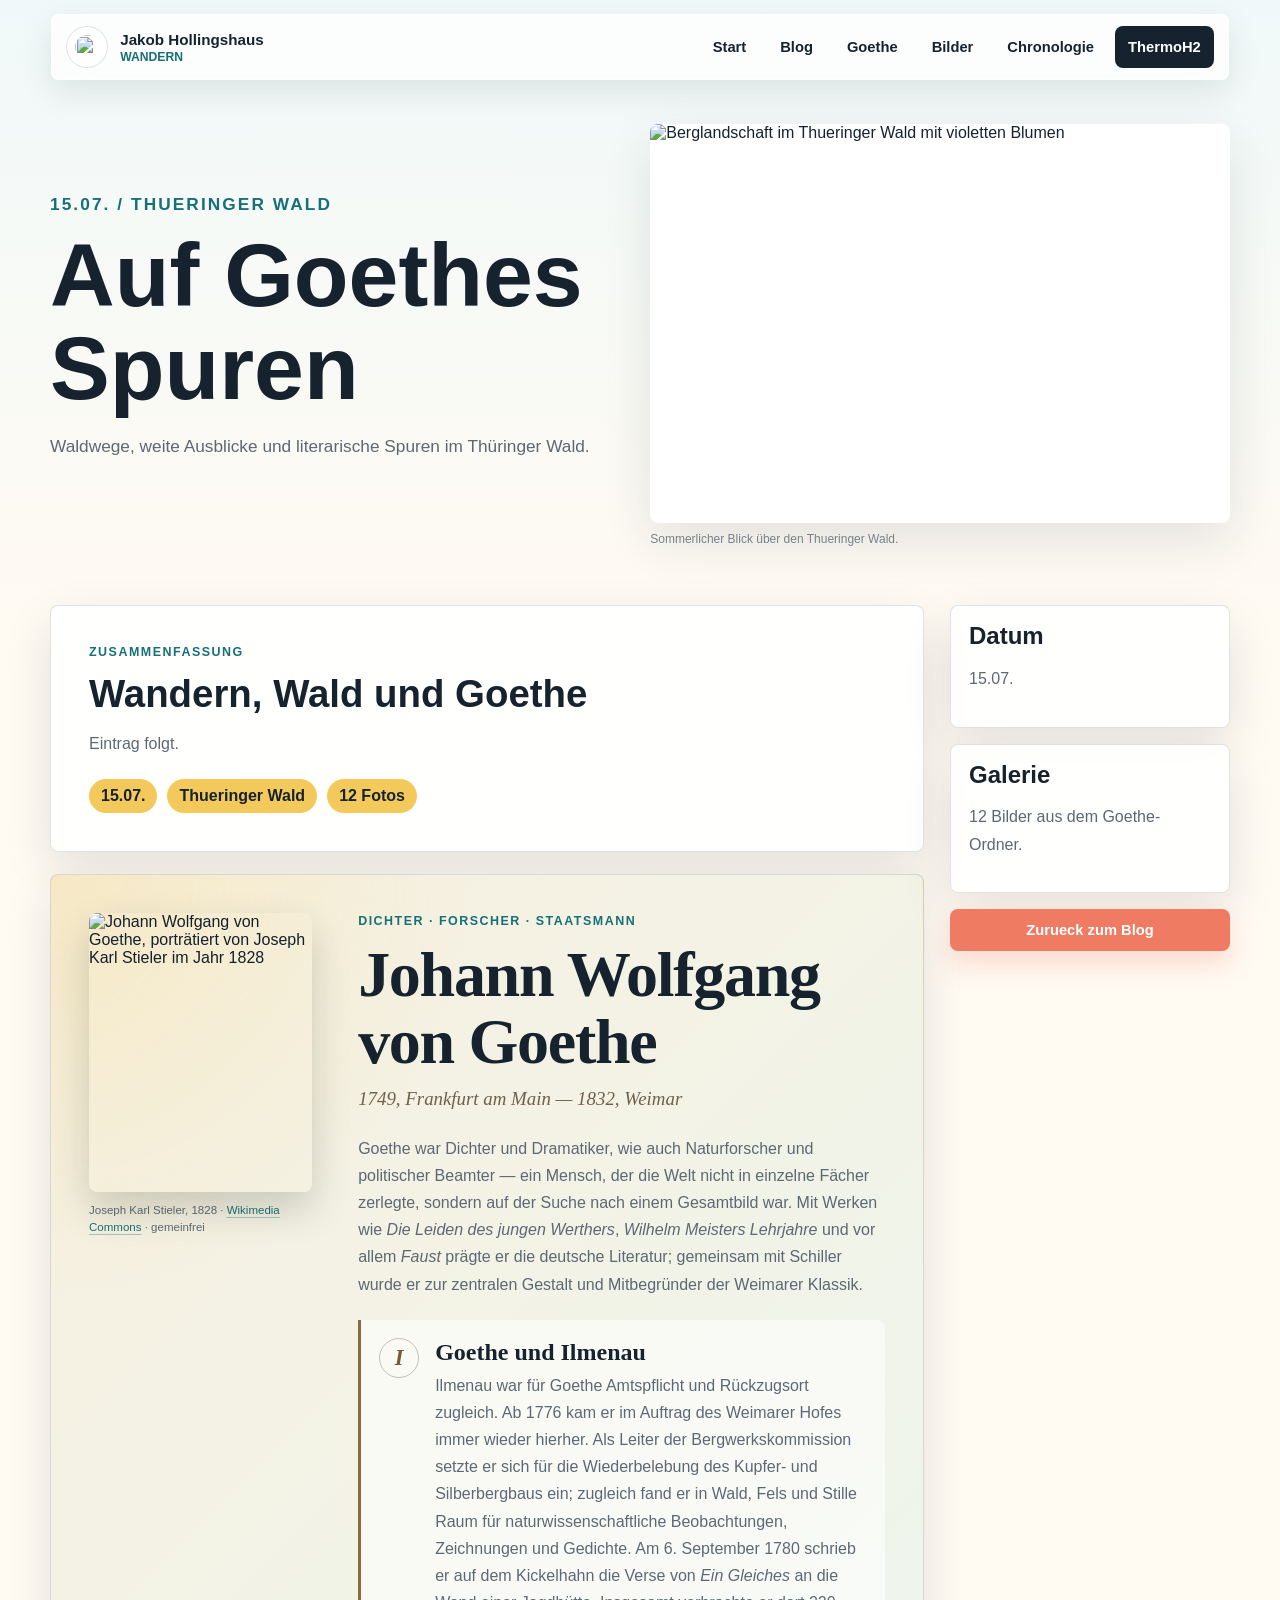
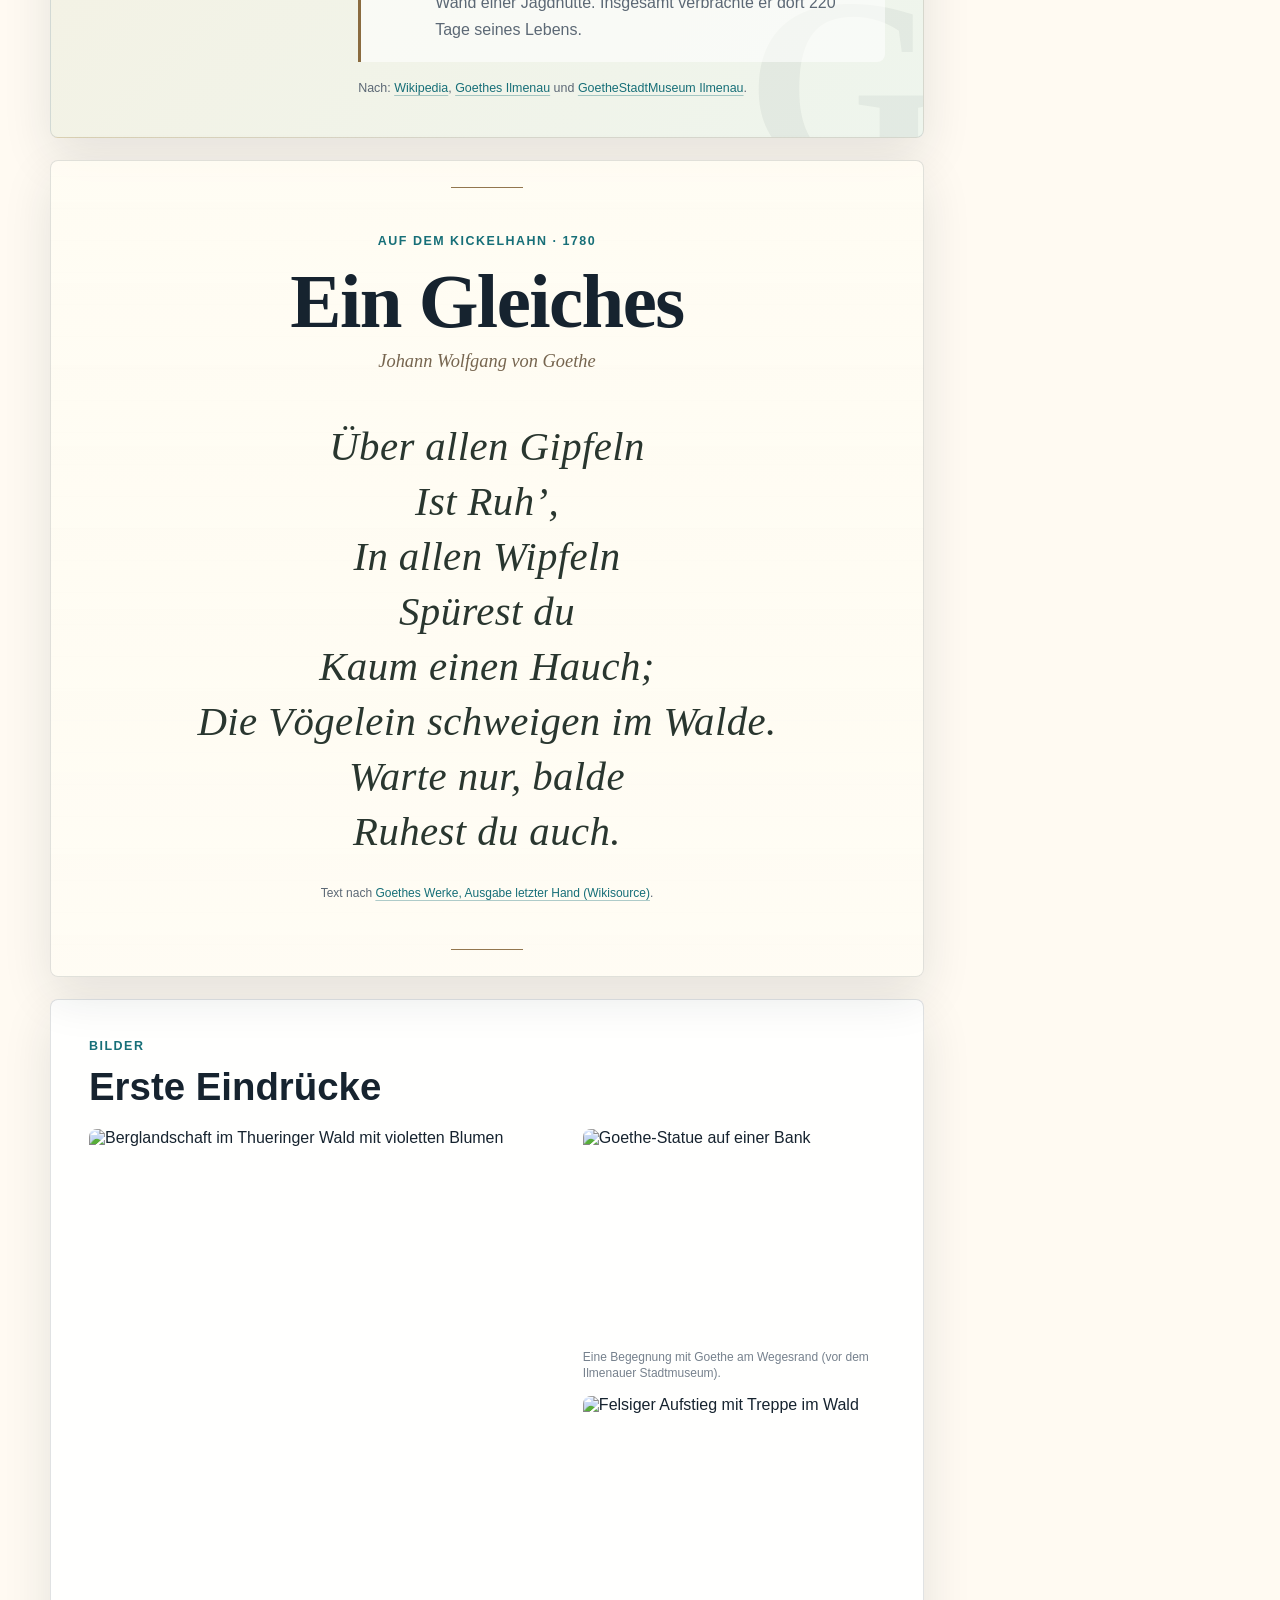
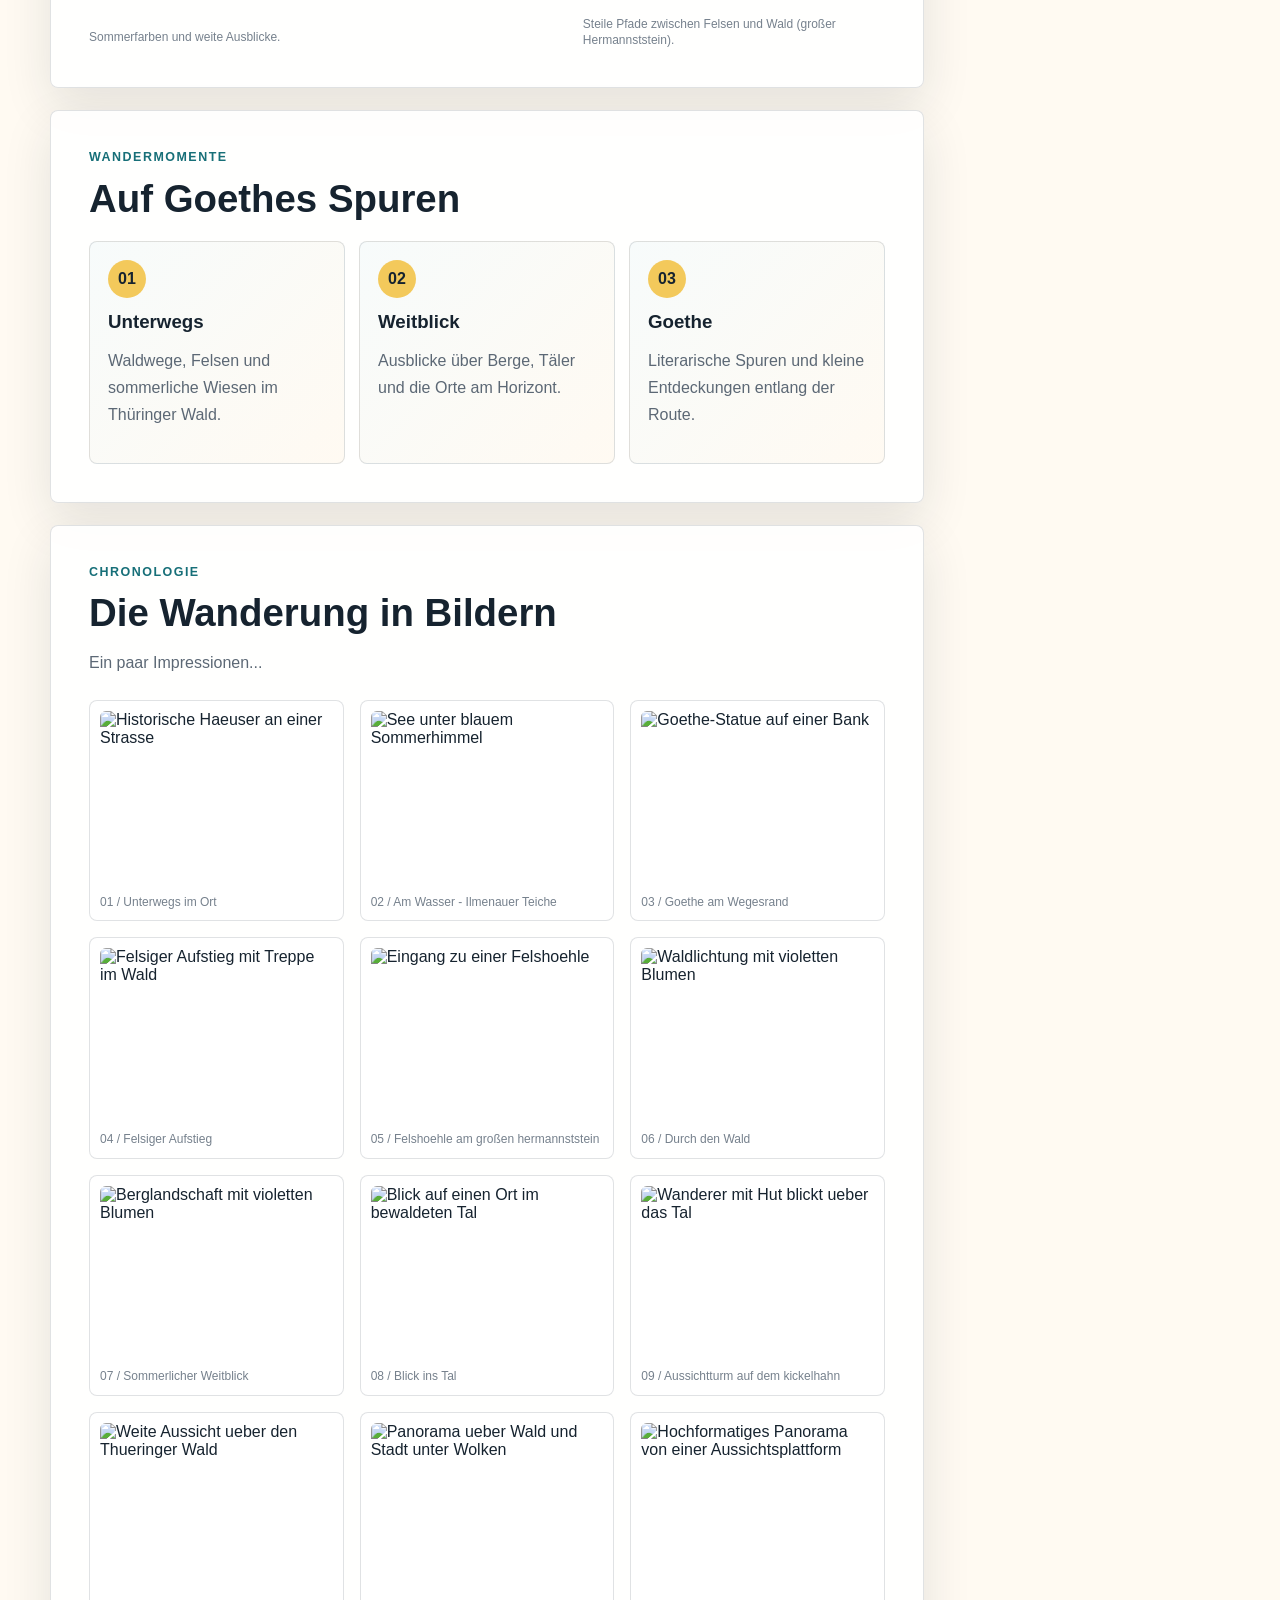
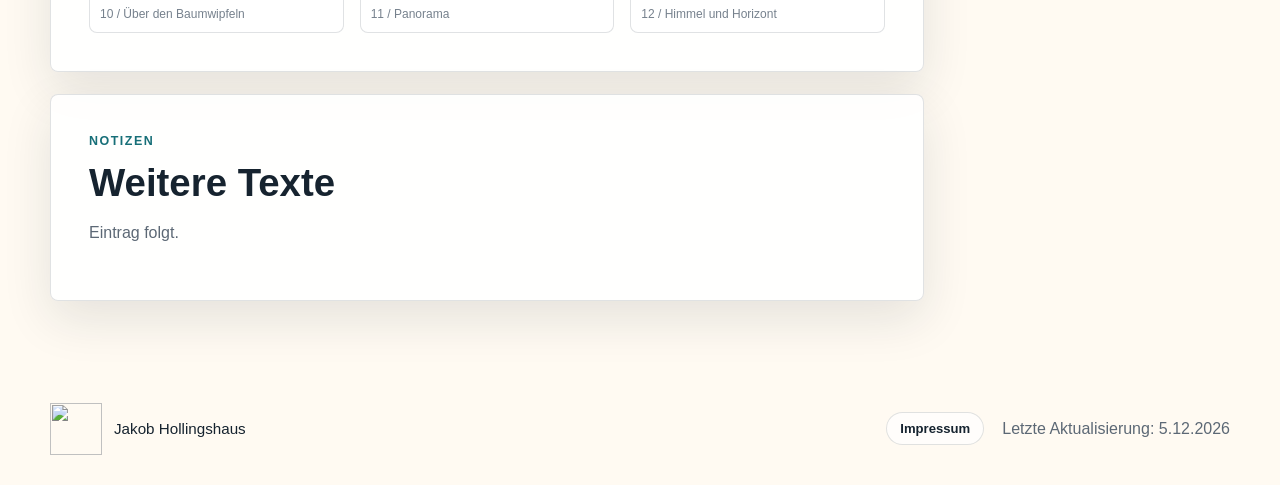
==== goethes-spuren.html @ 123f8311 "Add files via upload" ====
<!DOCTYPE html>
<html lang="de">
<head>
    <meta charset="UTF-8">
    <meta name="viewport" content="width=device-width, initial-scale=1.0">
    <meta name="description" content="Wandern im Thueringer Wald auf Goethes Spuren.">
    <title>Auf Goethes Spuren | Jakob Hollingshaus</title>
    <link rel="icon" href="assets/Worldicon.ico">
    <link rel="stylesheet" href="style.css">
</head>
<body>
    <header class="site-header" id="top">
        <nav class="nav" aria-label="Hauptnavigation">
            <a class="brand" href="index.html" aria-label="Zur Startseite">
                <img src="assets/World15.png" alt="" class="brand-mark">
                <span>
                    <strong>Jakob Hollingshaus</strong>
                    <small>Wandern</small>
                </span>
            </a>

            <button class="menu-toggle" type="button" aria-label="Navigation oeffnen" aria-expanded="false">
                <span></span>
                <span></span>
                <span></span>
            </button>

            <div class="nav-links" data-nav-links>
                <a href="index.html">Start</a>
                <a href="blog.html">Blog</a>
                <a href="#goethe">Goethe</a>
                <a href="#bilder">Bilder</a>
                <a href="#chronologie">Chronologie</a>
                <a class="nav-action" href="https://thermoh2.de/" target="_blank" rel="noopener">ThermoH2</a>
            </div>
        </nav>
    </header>

    <main>
        <article class="detail-page">
            <section class="article-hero">
                <div>
                    <p class="eyebrow">15.07. / Thueringer Wald</p>
                    <h1>Auf Goethes Spuren</h1>
                    <p>Waldwege, weite Ausblicke und literarische Spuren im Thüringer Wald.</p>
                </div>
                <figure>
                    <img src="assets/Goethe/WhatsApp%20Image%202026-07-20%20at%2020.32.50%20(4).jpeg" alt="Berglandschaft im Thueringer Wald mit violetten Blumen">
                    <figcaption>Sommerlicher Blick über den Thueringer Wald.</figcaption>
                </figure>
            </section>

            <section class="article-layout">
                <div class="article-main">
                    <section class="content-panel">
                        <p class="eyebrow">Zusammenfassung</p>
                        <h2>Wandern, Wald und Goethe</h2>
                        <p>
                            Eintrag folgt.
                        </p>
                        <div class="summary-stats" aria-label="Wanderdaten">
                            <span>15.07.</span>
                            <span>Thueringer Wald</span>
                            <span>12 Fotos</span>
                        </div>
                    </section>

                    <section class="content-panel goethe-portrait-panel" id="goethe">
                        <div class="goethe-portrait">
                            <figure>
                                <img src="assets/Goethe/goethe-portrait-stieler.jpg" alt="Johann Wolfgang von Goethe, porträtiert von Joseph Karl Stieler im Jahr 1828">
                                <figcaption>
                                    Joseph Karl Stieler, 1828 ·
                                    <a href="https://commons.wikimedia.org/wiki/File:Goethe_(Stieler_1828).jpg" target="_blank" rel="noopener">Wikimedia Commons</a> · gemeinfrei
                                </figcaption>
                            </figure>
                        </div>
                        <div class="goethe-copy">
                            <p class="eyebrow">Dichter · Forscher · Staatsmann</p>
                            <h2>Johann Wolfgang von Goethe</h2>
                            <p class="goethe-dates">1749, Frankfurt am Main — 1832, Weimar</p>
                            <p>
                                Goethe war Dichter und Dramatiker, wie auch Naturforscher und politischer Beamter —
                                ein Mensch, der die Welt nicht in einzelne Fächer zerlegte, sondern auf der Suche nach einem Gesamtbild war. Mit Werken wie
                                <em>Die Leiden des jungen Werthers</em>, <em>Wilhelm Meisters Lehrjahre</em>
                                und vor allem <em>Faust</em> prägte er die deutsche Literatur; gemeinsam mit Schiller
                                wurde er zur zentralen Gestalt und Mitbegründer der Weimarer Klassik.
                            </p>
                            <div class="ilmenau-note">
                                <span class="ilmenau-note-mark" aria-hidden="true">I</span>
                                <div>
                                    <h3>Goethe und Ilmenau</h3>
                                    <p>
                                        Ilmenau war für Goethe Amtspflicht und Rückzugsort zugleich. Ab 1776
                                        kam er im Auftrag des Weimarer Hofes immer wieder hierher. Als Leiter
                                        der Bergwerkskommission setzte er sich für die Wiederbelebung des
                                        Kupfer- und Silberbergbaus ein; zugleich fand er in Wald, Fels und Stille
                                        Raum für naturwissenschaftliche Beobachtungen, Zeichnungen und Gedichte.
                                        Am 6. September 1780 schrieb er auf dem Kickelhahn die Verse von
                                        <em>Ein Gleiches</em> an die Wand einer Jagdhütte. Insgesamt verbrachte er dort 220 Tage seines Lebens.
                                    </p>
                                </div>
                            </div>
                            <p class="goethe-sources">
                                Nach:
                                <a href="https://de.wikipedia.org/wiki/Johann_Wolfgang_von_Goethe" target="_blank" rel="noopener">Wikipedia</a>,
                                <a href="https://www.ilmenau.de/goethestadt" target="_blank" rel="noopener">Goethes Ilmenau</a>
                                und <a href="https://www.ilmenau.de/de/freizeit/museen-und-ausstellungen/goethestadtmuseum/" target="_blank" rel="noopener">GoetheStadtMuseum Ilmenau</a>.
                            </p>
                        </div>
                    </section>

                    <section class="content-panel poem-panel" aria-labelledby="poem-title">
                        <div class="poem-heading">
                            <p class="eyebrow">Auf dem Kickelhahn · 1780</p>
                            <h2 id="poem-title">Ein Gleiches</h2>
                            <p>Johann Wolfgang von Goethe</p>
                        </div>
                        <blockquote class="goethe-poem">
                            <p>
                                Über allen Gipfeln<br>
                                Ist Ruh’,<br>
                                In allen Wipfeln<br>
                                Spürest du<br>
                                Kaum einen Hauch;<br>
                                Die Vögelein schweigen im Walde.<br>
                                Warte nur, balde<br>
                                Ruhest du auch.
                            </p>
                        </blockquote>
                        <p class="poem-source">
                            Text nach <a href="https://de.wikisource.org/wiki/Ein_Gleiches" target="_blank" rel="noopener">Goethes Werke, Ausgabe letzter Hand (Wikisource)</a>.
                        </p>
                    </section>

                    <section class="content-panel" id="bilder">
                        <p class="eyebrow">Bilder</p>
                        <h2>Erste Eindrücke</h2>
                        <div class="feature-gallery">
                            <figure class="feature-large">
                                <img src="assets/Goethe/WhatsApp%20Image%202026-07-20%20at%2020.32.50%20(4).jpeg" alt="Berglandschaft im Thueringer Wald mit violetten Blumen">
                                <figcaption>Sommerfarben und weite Ausblicke.</figcaption>
                            </figure>
                            <figure>
                                <img src="assets/Goethe/WhatsApp%20Image%202026-07-16%20at%2018.47.45.jpeg" alt="Goethe-Statue auf einer Bank">
                                <figcaption>Eine Begegnung mit Goethe am Wegesrand (vor dem Ilmenauer Stadtmuseum).</figcaption>
                            </figure>
                            <figure>
                                <img src="assets/Goethe/WhatsApp%20Image%202026-07-20%20at%2020.32.50%20(5).jpeg" alt="Felsiger Aufstieg mit Treppe im Wald">
                                <figcaption>Steile Pfade zwischen Felsen und Wald (großer Hermannststein).</figcaption>
                            </figure>
                        </div>
                    </section>

                    <section class="content-panel">
                        <p class="eyebrow">Wandermomente</p>
                        <h2>Auf Goethes Spuren</h2>
                        <div class="moment-grid">
                            <article>
                                <span>01</span>
                                <h3>Unterwegs</h3>
                                <p>Waldwege, Felsen und sommerliche Wiesen im Thüringer Wald.</p>
                            </article>
                            <article>
                                <span>02</span>
                                <h3>Weitblick</h3>
                                <p>Ausblicke über Berge, Täler und die Orte am Horizont.</p>
                            </article>
                            <article>
                                <span>03</span>
                                <h3>Goethe</h3>
                                <p>Literarische Spuren und kleine Entdeckungen entlang der Route.</p>
                            </article>
                        </div>
                    </section>

                    <section class="content-panel" id="chronologie">
                        <p class="eyebrow">Chronologie</p>
                        <h2>Die Wanderung in Bildern</h2>
                        <p>Ein paar Impressionen...</p>
                        <div class="timeline-gallery">
                            <figure><img src="assets/Goethe/WhatsApp%20Image%202026-07-20%20at%2020.32.49%20(1).jpeg" alt="Historische Haeuser an einer Strasse"><figcaption>01 / Unterwegs im Ort</figcaption></figure>
                            <figure><img src="assets/Goethe/WhatsApp%20Image%202026-07-20%20at%2020.32.49.jpeg" alt="See unter blauem Sommerhimmel"><figcaption>02 / Am Wasser - Ilmenauer Teiche</figcaption></figure>
                            <figure><img src="assets/Goethe/WhatsApp%20Image%202026-07-16%20at%2018.47.45.jpeg" alt="Goethe-Statue auf einer Bank"><figcaption>03 / Goethe am Wegesrand</figcaption></figure>
                            <figure><img src="assets/Goethe/WhatsApp%20Image%202026-07-20%20at%2020.32.50%20(5).jpeg" alt="Felsiger Aufstieg mit Treppe im Wald"><figcaption>04 / Felsiger Aufstieg</figcaption></figure>
                            <figure><img src="assets/Goethe/IMG_7344.JPG" alt="Eingang zu einer Felshoehle"><figcaption>05 / Felshoehle am großen hermannststein </figcaption></figure>
                            <figure><img src="assets/Goethe/WhatsApp%20Image%202026-07-20%20at%2020.32.50%20(3).jpeg" alt="Waldlichtung mit violetten Blumen"><figcaption>06 / Durch den Wald</figcaption></figure>
                            <figure><img src="assets/Goethe/WhatsApp%20Image%202026-07-20%20at%2020.32.50%20(4).jpeg" alt="Berglandschaft mit violetten Blumen"><figcaption>07 / Sommerlicher Weitblick</figcaption></figure>
                            <figure><img src="assets/Goethe/WhatsApp%20Image%202026-07-20%20at%2020.32.50%20(6).jpeg" alt="Blick auf einen Ort im bewaldeten Tal"><figcaption>08 / Blick ins Tal</figcaption></figure>
                            <figure><img src="assets/Goethe/WhatsApp%20Image%202026-07-16%20at%2018.47.46.jpeg" alt="Wanderer mit Hut blickt ueber das Tal"><figcaption>09 / Aussichtturm auf dem kickelhahn</figcaption></figure>
                            <figure><img src="assets/Goethe/IMG_7334.JPG" alt="Weite Aussicht ueber den Thueringer Wald"><figcaption>10 / Über den Baumwipfeln</figcaption></figure>
                            <figure><img src="assets/Goethe/WhatsApp%20Image%202026-07-20%20at%2020.32.50%20(1).jpeg" alt="Panorama ueber Wald und Stadt unter Wolken"><figcaption>11 / Panorama</figcaption></figure>
                            <figure><img src="assets/Goethe/WhatsApp%20Image%202026-07-20%20at%2020.32.50%20(2).jpeg" alt="Hochformatiges Panorama von einer Aussichtsplattform"><figcaption>12 / Himmel und Horizont</figcaption></figure>
                        </div>
                    </section>

                    <section class="content-panel">
                        <p class="eyebrow">Notizen</p>
                        <h2>Weitere Texte</h2>
                        <p>Eintrag folgt.</p>
                    </section>
                </div>

                <aside class="article-aside">
                    <div class="side-note">
                        <h2>Datum</h2>
                        <p>15.07.</p>
                    </div>
                    <div class="side-note">
                        <h2>Galerie</h2>
                        <p>12 Bilder aus dem Goethe-Ordner.</p>
                    </div>
                    <a class="button button-primary" href="blog.html">Zurueck zum Blog</a>
                </aside>
            </section>
        </article>
    </main>

    <footer class="footer">
        <a class="footer-brand" href="index.html">
            <img src="assets/small-footer_image.png" alt="">
            <span>Jakob Hollingshaus</span>
        </a>
        <div class="footer-meta">
            <details class="imprint-tab"><summary>Impressum</summary><div class="imprint-content"><strong>Jakob Hollingshaus</strong><a href="mailto:jakob@hollingshaus.de">jakob@hollingshaus.de</a><span>Eltville 2026</span></div></details>
            <p>Letzte Aktualisierung: <span id="currentDate"></span></p>
        </div>
    </footer>

    <script src="script.js"></script>
</body>
</html>
---- style.css ----
:root {
    --ink: #16232f;
    --ink-soft: #5c6875;
    --paper: #fffaf2;
    --paper-cool: #eff9fa;
    --white: #ffffff;
    --line: rgba(22, 35, 47, 0.13);
    --teal: #2c9aa0;
    --teal-dark: #176f78;
    --coral: #ef7b63;
    --sun: #f3c95b;
    --leaf: #79a96f;
    --lavender: #dcd8ff;
    --shadow: 0 18px 50px rgba(22, 35, 47, 0.11);
}

@font-face {
    font-family: "Inter";
    src: url("assets/fonts/InterVariable.woff2") format("woff2");
    font-weight: 100 900;
    font-display: swap;
}

@font-face {
    font-family: "Cormorant Garamond";
    src: url("assets/fonts/CormorantGaramond-Variable.ttf") format("truetype");
    font-style: normal;
    font-weight: 300 700;
    font-display: swap;
}

@font-face {
    font-family: "Cormorant Garamond";
    src: url("assets/fonts/CormorantGaramond-Italic-Variable.ttf") format("truetype");
    font-style: italic;
    font-weight: 300 700;
    font-display: swap;
}

* {
    box-sizing: border-box;
}

html {
    scroll-behavior: smooth;
}

body {
    margin: 0;
    font-family: "Inter", Arial, sans-serif;
    color: var(--ink);
    background:
        linear-gradient(180deg, rgba(239, 249, 250, 0.92), rgba(255, 250, 242, 0.96) 620px),
        var(--paper);
}

img {
    display: block;
    max-width: 100%;
}

a {
    color: inherit;
    text-decoration: none;
}

p {
    color: var(--ink-soft);
    line-height: 1.7;
}

h1,
h2,
h3 {
    margin: 0;
    color: var(--ink);
    line-height: 1.04;
    letter-spacing: 0;
}

.site-header {
    position: fixed;
    top: 0;
    right: 0;
    left: 0;
    z-index: 30;
    padding: 14px clamp(16px, 4vw, 56px);
}

.nav {
    width: min(1180px, 100%);
    min-height: 66px;
    margin: 0 auto;
    display: flex;
    align-items: center;
    justify-content: space-between;
    gap: 22px;
    padding: 10px 14px;
    border: 1px solid rgba(255, 255, 255, 0.72);
    border-radius: 8px;
    background: rgba(255, 255, 255, 0.78);
    box-shadow: 0 12px 34px rgba(22, 35, 47, 0.1);
    backdrop-filter: blur(18px);
}

.brand,
.footer-brand {
    display: inline-flex;
    align-items: center;
    gap: 12px;
}

.brand-mark {
    width: 42px;
    height: 42px;
    padding: 8px;
    border: 1px solid var(--line);
    border-radius: 50%;
    background: var(--white);
    object-fit: contain;
}

.brand strong,
.footer-brand span {
    display: block;
    font-size: 0.95rem;
}

.brand small {
    display: block;
    margin-top: 2px;
    color: var(--teal-dark);
    font-size: 0.76rem;
    font-weight: 800;
    text-transform: uppercase;
}

.nav-links {
    display: flex;
    align-items: center;
    gap: 8px;
}

.nav-links a,
.button,
.filter-button {
    min-height: 42px;
    display: inline-flex;
    align-items: center;
    justify-content: center;
    border-radius: 8px;
    font-size: 0.92rem;
    font-weight: 800;
}

.nav-links a {
    padding: 0 13px;
}

.nav-links a:hover,
.text-link:hover,
.read-more:hover {
    color: var(--teal-dark);
}

.nav-action {
    color: var(--white);
    background: var(--ink);
}

.menu-toggle {
    display: none;
    width: 44px;
    height: 44px;
    border: 0;
    border-radius: 8px;
    background: var(--ink);
    cursor: pointer;
}

.menu-toggle span {
    display: block;
    width: 20px;
    height: 2px;
    margin: 4px auto;
    background: var(--white);
}

.latest-section,
.portal-grid,
.blog-hero,
.blog-shell,
.writing-panel,
.footer {
    width: min(1180px, calc(100% - 40px));
    margin-right: auto;
    margin-left: auto;
}

.home-hero {
    position: relative;
    min-height: 86vh;
    display: grid;
    align-items: end;
    overflow: hidden;
    padding: 150px clamp(20px, 5vw, 72px) 76px;
}

.home-hero-media {
    position: absolute;
    inset: 0;
    background:
        url("assets/mountain-starry-hero.png") center / cover;
    transform: scale(1.02);
}

.home-hero::after {
    content: "";
    position: absolute;
    inset: 0;
    background:
        linear-gradient(90deg, rgba(12, 25, 36, 0.72), rgba(12, 25, 36, 0.22) 48%, rgba(255, 250, 242, 0.08)),
        linear-gradient(180deg, rgba(12, 25, 36, 0.15), rgba(244, 201, 91, 0.2) 72%, var(--paper));
}

.home-hero-content {
    position: relative;
    z-index: 2;
    width: min(760px, 100%);
    color: var(--white);
}

.eyebrow {
    margin: 0 0 12px;
    color: var(--teal-dark);
    font-size: 0.78rem;
    font-weight: 900;
    letter-spacing: 0.12em;
    line-height: 1.4;
    text-transform: uppercase;
}

.home-hero h1,
.blog-hero h1 {
    max-width: 11ch;
    font-size: clamp(3rem, 7vw, 6.3rem);
}

.blog-hero p {
    max-width: 620px;
    font-size: 1.08rem;
}

.home-hero h1 {
    color: var(--white);
}

.home-hero .eyebrow {
    color: #b8f3ee;
}

.home-hero p {
    max-width: 620px;
    color: rgba(255, 255, 255, 0.9);
    font-size: 1.08rem;
}

.hero-poem {
    display: grid;
    gap: 0;
    margin-top: 24px;
}

.hero-poem p {
    margin: 0;
}

.hero-actions {
    display: flex;
    flex-wrap: wrap;
    gap: 12px;
    margin-top: 28px;
}

.button {
    border: 0;
    padding: 0 18px;
    cursor: pointer;
}

.button-primary {
    color: var(--white);
    background: var(--coral);
    box-shadow: 0 12px 26px rgba(239, 123, 99, 0.26);
}

.button-primary:hover {
    background: #df674f;
}

.button-light {
    border: 1px solid rgba(255, 255, 255, 0.6);
    color: var(--white);
    background: rgba(255, 255, 255, 0.14);
}

.latest-section,
.portal-grid,
.writing-panel {
    padding: 48px 0;
}

.section-heading {
    max-width: 700px;
    margin-bottom: 24px;
}

.section-heading h2 {
    font-size: clamp(2rem, 4vw, 3.4rem);
}

.section-heading p:last-child {
    margin-bottom: 0;
}

.row-heading {
    max-width: none;
    display: flex;
    align-items: end;
    justify-content: space-between;
    gap: 24px;
}

.text-link,
.read-more {
    color: var(--teal-dark);
    font-weight: 900;
}

.latest-row {
    display: grid;
    grid-template-columns: repeat(4, minmax(0, 1fr));
    gap: 18px;
}

.mini-post,
.travel-card,
.forest-note,
.topic-card,
.news-item,
.article-card,
.side-note,
.article-draft {
    border: 1px solid var(--line);
    border-radius: 8px;
    background: rgba(255, 255, 255, 0.86);
    box-shadow: var(--shadow);
}

.mini-post,
.travel-card,
.forest-note,
.topic-card,
.news-item,
.side-note,
.article-draft {
    padding: 18px;
}

.topic-card {
    overflow: hidden;
}

.media-frame {
    display: block;
    aspect-ratio: 16 / 10;
    overflow: hidden;
    border-radius: 8px;
    background: var(--paper-cool);
}

.media-frame img,
.blog-hero img {
    width: 100%;
    height: 100%;
    object-fit: cover;
}

.media-logo img {
    object-position: center 18%;
}

.mini-post h3,
.travel-card h3,
.forest-note h3,
.topic-card h3,
.news-item h3 {
    margin-top: 8px;
    font-size: 1.2rem;
}

.mini-post p,
.travel-card p,
.forest-note p,
.topic-card p,
.news-item p {
    margin: 10px 0 0;
}

.image-source {
    margin-top: 8px;
    color: #76818d;
    font-size: 0.75rem;
    line-height: 1.4;
}

.post-meta {
    margin: 14px 0 0;
    color: var(--coral);
    font-size: 0.76rem;
    font-weight: 900;
    letter-spacing: 0.1em;
    text-transform: uppercase;
}

.travel-now {
    display: grid;
    grid-template-columns: minmax(0, 1fr) minmax(240px, 0.62fr) minmax(0, 1fr);
    gap: 18px;
    align-items: stretch;
    margin-top: 28px;
}

.travel-card,
.forest-note {
    overflow: hidden;
}

.travel-card .media-frame {
    aspect-ratio: 16 / 9;
}

.map-frame {
    background: var(--white);
}

.map-frame img {
    object-fit: contain;
    padding: 12px;
}

.forest-note {
    display: flex;
    flex-direction: column;
    justify-content: center;
    background: linear-gradient(135deg, #f0f8ed, #fff7df);
}

.forest-note img {
    width: 100%;
    height: 150px;
    margin-top: 16px;
    object-fit: cover;
    border-radius: 8px;
}

.portal-grid {
    display: grid;
    grid-template-columns: minmax(280px, 0.36fr) minmax(0, 0.64fr);
    gap: 28px;
    align-items: start;
}

.news-column {
    display: grid;
    gap: 16px;
}

.feature-news {
    background: linear-gradient(135deg, #e8f8f6, #fff7df);
}

.date-pill {
    display: inline-flex;
    min-height: 30px;
    align-items: center;
    padding: 0 10px;
    border-radius: 999px;
    color: var(--ink);
    background: var(--sun);
    font-size: 0.78rem;
    font-weight: 900;
}

.topic-grid {
    display: grid;
    grid-template-columns: repeat(2, minmax(0, 1fr));
    gap: 18px;
}

.topic-card > img {
    width: 100%;
    height: clamp(190px, 18vw, 240px);
    object-fit: cover;
    border-radius: 8px;
}

.empty-slot {
    min-height: 260px;
    display: flex;
    flex-direction: column;
    justify-content: end;
    background:
        linear-gradient(135deg, rgba(220, 216, 255, 0.62), rgba(255, 255, 255, 0.72)),
        repeating-linear-gradient(135deg, transparent 0, transparent 12px, rgba(22, 35, 47, 0.05) 12px, rgba(22, 35, 47, 0.05) 13px);
}

.accent-slot {
    background:
        linear-gradient(135deg, rgba(243, 201, 91, 0.52), rgba(239, 249, 250, 0.78)),
        repeating-linear-gradient(135deg, transparent 0, transparent 12px, rgba(22, 35, 47, 0.05) 12px, rgba(22, 35, 47, 0.05) 13px);
}

.blog-hero {
    display: grid;
    grid-template-columns: minmax(0, 1fr) minmax(360px, 0.8fr);
    gap: clamp(40px, 6vw, 80px);
    align-items: center;
    padding: 124px 0 58px;
}

.blog-hero > div {
    min-width: 0;
}

.blog-hero h1 {
    max-width: 9ch;
    font-size: clamp(3.4rem, 5.8vw, 5.15rem);
    line-height: 0.94;
    letter-spacing: -0.055em;
}

.blog-hero-media {
    position: relative;
    aspect-ratio: 1 / 1.05;
    margin: 0;
    overflow: hidden;
    border-radius: 18px;
    box-shadow: var(--shadow);
}

.blog-hero-media::after {
    content: "";
    position: absolute;
    inset: 0;
    background: linear-gradient(180deg, transparent 62%, rgba(7, 31, 47, 0.14));
    pointer-events: none;
}

.blog-hero img {
    position: absolute;
    inset: 0;
    display: block;
    object-position: 50% 54%;
}

.detail-page {
    width: min(1180px, calc(100% - 40px));
    margin: 0 auto;
}

.article-hero {
    display: grid;
    grid-template-columns: minmax(0, 0.82fr) minmax(320px, 0.88fr);
    gap: clamp(28px, 5vw, 60px);
    align-items: center;
    padding: 124px 0 58px;
}

.article-hero h1 {
    max-width: 11ch;
    font-size: clamp(3rem, 7vw, 6.3rem);
}

.article-hero p {
    max-width: 650px;
    font-size: 1.08rem;
}

.article-hero figure,
.gallery-grid figure {
    margin: 0;
}

.article-hero img {
    width: 100%;
    aspect-ratio: 16 / 11;
    object-fit: cover;
    border-radius: 8px;
    box-shadow: var(--shadow);
    background: var(--white);
}

.article-hero img[src*="karte_tibet"] {
    object-fit: contain;
    padding: 14px;
}

figcaption {
    margin-top: 8px;
    color: #76818d;
    font-size: 0.75rem;
    line-height: 1.4;
}

.article-layout {
    display: grid;
    grid-template-columns: minmax(0, 1fr) 280px;
    gap: 26px;
    align-items: start;
    padding-bottom: 72px;
}

.article-main {
    display: grid;
    gap: 22px;
}

.content-panel {
    padding: clamp(22px, 4vw, 38px);
    border: 1px solid var(--line);
    border-radius: 8px;
    background: rgba(255, 255, 255, 0.88);
    box-shadow: var(--shadow);
}

.content-panel h2 {
    font-size: clamp(1.8rem, 3vw, 3rem);
}

.summary-stats {
    display: flex;
    flex-wrap: wrap;
    gap: 10px;
    margin-top: 22px;
}

.summary-stats span {
    display: inline-flex;
    min-height: 34px;
    align-items: center;
    padding: 0 12px;
    border-radius: 999px;
    color: var(--ink);
    background: var(--sun);
    font-weight: 900;
}

.sweden-summary {
    background: linear-gradient(135deg, #eef9fb, #fff7df);
}

.goethe-portrait-panel {
    position: relative;
    display: grid;
    grid-template-columns: minmax(210px, 0.72fr) minmax(0, 1.7fr);
    gap: clamp(24px, 4vw, 46px);
    overflow: hidden;
    background:
        radial-gradient(circle at 0 0, rgba(243, 201, 91, 0.2), transparent 34%),
        linear-gradient(135deg, #f7f0df, #eef5ed);
}

.goethe-portrait-panel::after {
    content: "G";
    position: absolute;
    right: -18px;
    bottom: -74px;
    color: rgba(39, 62, 48, 0.055);
    font: 700 250px/1 "Cormorant Garamond", Georgia, serif;
    pointer-events: none;
}

.goethe-portrait,
.goethe-copy {
    position: relative;
    z-index: 1;
}

.goethe-portrait figure {
    margin: 0;
}

.goethe-portrait img {
    width: 100%;
    aspect-ratio: 4 / 5;
    object-fit: cover;
    object-position: center top;
    border-radius: 8px;
    filter: saturate(0.86) contrast(1.03);
    box-shadow: 0 18px 38px rgba(38, 48, 39, 0.2);
}

.goethe-portrait figcaption {
    margin-top: 10px;
    color: var(--ink-soft);
    font-size: 0.72rem;
    line-height: 1.45;
}

.goethe-portrait figcaption a,
.goethe-sources a,
.poem-source a {
    color: var(--teal-dark);
    text-decoration: underline;
    text-decoration-color: rgba(23, 111, 120, 0.35);
    text-underline-offset: 3px;
}

.goethe-copy h2,
.poem-heading h2 {
    font-family: "Cormorant Garamond", Georgia, serif;
    font-weight: 600;
    letter-spacing: -0.02em;
}

.goethe-copy h2 {
    font-size: clamp(2.35rem, 5vw, 4.2rem);
}

.goethe-dates {
    margin: 7px 0 20px;
    color: #6f604b;
    font-family: "Cormorant Garamond", Georgia, serif;
    font-size: 1.18rem;
    font-style: italic;
}

.ilmenau-note {
    display: grid;
    grid-template-columns: 42px 1fr;
    gap: 14px;
    margin-top: 22px;
    padding: 18px;
    border-left: 3px solid #8a6b3f;
    border-radius: 0 8px 8px 0;
    background: rgba(255, 255, 255, 0.58);
}

.ilmenau-note-mark {
    display: grid;
    width: 40px;
    height: 40px;
    place-items: center;
    border: 1px solid rgba(89, 69, 41, 0.32);
    border-radius: 50%;
    color: #745a35;
    font: italic 600 1.4rem/1 "Cormorant Garamond", Georgia, serif;
}

.ilmenau-note h3 {
    margin: 2px 0 7px;
    font-family: "Cormorant Garamond", Georgia, serif;
    font-size: 1.5rem;
}

.ilmenau-note p {
    margin: 0;
}

.goethe-sources {
    margin: 16px 0 0;
    font-size: 0.78rem;
}

.poem-panel {
    position: relative;
    overflow: hidden;
    padding-block: clamp(36px, 7vw, 72px);
    text-align: center;
    background:
        linear-gradient(rgba(255, 252, 243, 0.9), rgba(255, 252, 243, 0.94)),
        repeating-linear-gradient(0deg, transparent 0, transparent 31px, rgba(84, 68, 45, 0.055) 31px, rgba(84, 68, 45, 0.055) 32px);
}

.poem-panel::before,
.poem-panel::after {
    content: "";
    position: absolute;
    left: 50%;
    width: 72px;
    height: 1px;
    background: #92764e;
    transform: translateX(-50%);
}

.poem-panel::before { top: 26px; }
.poem-panel::after { bottom: 26px; }

.poem-heading h2 {
    font-size: clamp(2.6rem, 6vw, 4.8rem);
}

.poem-heading > p:last-child {
    margin: 7px 0 0;
    color: #76654f;
    font: italic 500 1.15rem/1.4 "Cormorant Garamond", Georgia, serif;
}

.goethe-poem {
    margin: clamp(26px, 5vw, 44px) auto 24px;
}

.goethe-poem p {
    margin: 0;
    color: #29362f;
    font: italic 500 clamp(1.65rem, 4vw, 2.55rem)/1.35 "Cormorant Garamond", Georgia, serif;
    letter-spacing: 0.01em;
}

.poem-source {
    margin: 0;
    font-size: 0.75rem;
}

.okeanos-panel {
    display: grid;
    grid-template-columns: minmax(0, 1fr) auto;
    gap: 24px;
    align-items: end;
    background:
        linear-gradient(135deg, rgba(232, 248, 246, 0.96), rgba(255, 250, 242, 0.92)),
        linear-gradient(90deg, rgba(44, 154, 160, 0.12), transparent);
}

.okeanos-panel p:last-of-type {
    margin-bottom: 0;
}

.waves-logo-wrap {
    width: min(420px, 100%);
    margin-bottom: 22px;
    padding: 16px 18px;
    border: 1px solid rgba(22, 35, 47, 0.1);
    border-radius: 8px;
    background: rgba(255, 255, 255, 0.82);
}

.waves-logo-wrap img {
    width: 100%;
    height: auto;
    object-fit: contain;
}

.feature-gallery {
    display: grid;
    grid-template-columns: minmax(0, 1.35fr) minmax(240px, 0.85fr);
    grid-template-rows: repeat(2, minmax(0, 1fr));
    gap: 14px;
    margin-top: 22px;
    min-height: 520px;
}

.feature-gallery figure {
    min-width: 0;
    margin: 0;
    display: grid;
    grid-template-rows: minmax(0, 1fr) auto;
}

.feature-gallery .feature-large {
    grid-row: span 2;
}

.feature-gallery img {
    width: 100%;
    height: 100%;
    min-height: 0;
    object-fit: cover;
    border-radius: 8px;
}

.feature-gallery .feature-large img {
    min-height: 0;
}

.feature-gallery figcaption {
    min-height: 20px;
    overflow-wrap: anywhere;
}

.moment-grid {
    display: grid;
    grid-template-columns: repeat(3, minmax(0, 1fr));
    gap: 14px;
    margin-top: 22px;
}

.moment-grid article {
    padding: 18px;
    border: 1px solid var(--line);
    border-radius: 8px;
    background: linear-gradient(135deg, #f7fbfb, #fffaf2);
}

.moment-grid span {
    display: inline-flex;
    width: 38px;
    height: 38px;
    align-items: center;
    justify-content: center;
    margin-bottom: 14px;
    border-radius: 50%;
    color: var(--ink);
    background: var(--sun);
    font-weight: 900;
}

.timeline-gallery {
    display: grid;
    grid-template-columns: repeat(3, minmax(0, 1fr));
    gap: 16px;
    margin-top: 24px;
}

.timeline-gallery figure {
    margin: 0;
    padding: 10px;
    border: 1px solid var(--line);
    border-radius: 8px;
    background: rgba(255, 255, 255, 0.82);
}

.timeline-gallery img {
    width: 100%;
    aspect-ratio: 4 / 3;
    object-fit: cover;
    border-radius: 6px;
}

.route-panel > p:not(.eyebrow) {
    max-width: 720px;
}

.route-map {
    margin: 24px 0 0;
}

.route-map a {
    display: block;
    overflow: hidden;
    padding: clamp(8px, 1.5vw, 16px);
    border: 1px solid var(--line);
    border-radius: 12px;
    background: var(--white);
}

.route-map img {
    display: block;
    width: 100%;
    max-height: 820px;
    object-fit: contain;
}

.route-map figcaption {
    margin-top: 10px;
    color: var(--muted);
    font-size: 0.82rem;
}

.gallery-grid {
    display: grid;
    grid-template-columns: repeat(3, minmax(0, 1fr));
    gap: 14px;
    margin-top: 22px;
}

.gallery-grid img,
.image-placeholder {
    width: 100%;
    aspect-ratio: 4 / 3;
    border-radius: 8px;
}

.gallery-grid img {
    object-fit: cover;
}

.image-placeholder {
    display: grid;
    place-items: center;
    border: 1px dashed rgba(22, 35, 47, 0.22);
    color: var(--ink-soft);
    background:
        linear-gradient(135deg, rgba(239, 249, 250, 0.9), rgba(255, 247, 223, 0.82)),
        repeating-linear-gradient(135deg, transparent 0, transparent 12px, rgba(22, 35, 47, 0.05) 12px, rgba(22, 35, 47, 0.05) 13px);
    font-weight: 800;
}

.is-zoomable {
    cursor: zoom-in;
}

.is-zoomable:focus-visible {
    outline: 3px solid var(--coral);
    outline-offset: 4px;
}

.has-lightbox {
    overflow: hidden;
}

.lightbox {
    position: fixed;
    inset: 0;
    z-index: 100;
    display: none;
    align-items: center;
    justify-content: center;
    padding: clamp(18px, 4vw, 44px);
    background: rgba(10, 18, 26, 0.86);
}

.lightbox.is-open {
    display: flex;
}

.lightbox-frame {
    width: min(1120px, 100%);
    max-height: 88vh;
    margin: 0;
    display: grid;
    gap: 12px;
}

.lightbox-frame img {
    width: 100%;
    max-height: 80vh;
    object-fit: contain;
    border-radius: 8px;
    background: var(--white);
    box-shadow: 0 24px 80px rgba(0, 0, 0, 0.35);
}

.lightbox-frame figcaption {
    margin: 0;
    color: rgba(255, 255, 255, 0.86);
    text-align: center;
}

.lightbox-close {
    position: absolute;
    top: 18px;
    right: 18px;
    min-height: 42px;
    border: 0;
    border-radius: 8px;
    padding: 0 14px;
    color: var(--ink);
    background: var(--white);
    font: inherit;
    font-weight: 900;
    cursor: pointer;
}

.day-list {
    display: grid;
    gap: 12px;
    margin-top: 22px;
}

.day-list article {
    display: grid;
    grid-template-columns: 78px minmax(120px, 0.34fr) minmax(0, 1fr);
    gap: 16px;
    align-items: center;
    padding: 16px;
    border: 1px solid var(--line);
    border-radius: 8px;
    background: linear-gradient(135deg, #f7fbfb, #fffaf2);
}

.day-list time {
    color: var(--coral);
    font-weight: 900;
}

.day-list h3,
.day-list p {
    margin: 0;
}

.article-aside {
    position: sticky;
    top: 104px;
    display: grid;
    gap: 16px;
}

.blog-shell {
    display: grid;
    grid-template-columns: 270px minmax(0, 1fr);
    gap: 26px;
    align-items: start;
    padding: 28px 0 58px;
}

.blog-sidebar {
    position: sticky;
    top: 104px;
    display: grid;
    gap: 18px;
}

.vertical-filter {
    display: grid;
    gap: 10px;
}

.filter-button {
    border: 1px solid var(--line);
    padding: 0 15px;
    color: var(--ink);
    background: var(--white);
}

.filter-button.is-active,
.filter-button:hover {
    border-color: var(--teal);
    color: var(--white);
    background: var(--teal);
}

.blog-archive {
    display: grid;
    grid-template-columns: repeat(2, minmax(0, 1fr));
    gap: 18px;
}

.article-card {
    overflow: hidden;
}

.wide-article {
    grid-column: 1 / -1;
    display: grid;
    grid-template-columns: minmax(0, 0.95fr) minmax(300px, 0.7fr);
}

.wide-article .media-frame {
    height: 100%;
    aspect-ratio: auto;
    border-radius: 0;
}

.article-card > .media-frame {
    border-radius: 0;
}

.article-content {
    padding: 22px;
}

.article-content h2 {
    margin-top: 8px;
    font-size: clamp(1.45rem, 2.5vw, 2.3rem);
}

.article-content p {
    margin: 12px 0 0;
}

.article-content .read-more {
    min-height: 40px;
    display: inline-flex;
    align-items: center;
    justify-content: center;
    margin-top: 22px;
    padding: 8px 14px;
    border: 1px solid rgba(20, 105, 112, 0.42);
    border-radius: 8px;
    background: rgba(255, 255, 255, 0.58);
    font-size: 0.88rem;
    line-height: 1;
    transition: border-color 160ms ease, background-color 160ms ease, transform 160ms ease;
}

.article-content .read-more:hover,
.article-content .read-more:focus-visible {
    border-color: var(--teal);
    background: var(--paper-cool);
    transform: translateY(-1px);
}

.empty-article {
    min-height: 260px;
    display: flex;
    align-items: end;
    background:
        linear-gradient(135deg, rgba(239, 249, 250, 0.9), rgba(255, 247, 223, 0.82)),
        repeating-linear-gradient(135deg, transparent 0, transparent 14px, rgba(22, 35, 47, 0.05) 14px, rgba(22, 35, 47, 0.05) 15px);
}

.writing-panel {
    padding-bottom: 78px;
}

.article-draft {
    padding: clamp(22px, 4vw, 38px);
}

.article-draft h2 {
    margin-top: 8px;
    font-size: clamp(2rem, 4vw, 3.2rem);
}

.lead {
    max-width: 760px;
    font-size: 1.1rem;
}

.draft-grid {
    display: grid;
    grid-template-columns: repeat(2, minmax(0, 1fr));
    gap: 24px;
    margin-top: 28px;
    padding-top: 24px;
    border-top: 1px solid var(--line);
}

.form-row {
    display: grid;
    grid-template-columns: minmax(0, 1fr) auto;
    gap: 10px;
}

.footer {
    min-height: 112px;
    display: flex;
    align-items: center;
    justify-content: space-between;
    gap: 24px;
}

.footer-brand img {
    width: 52px;
    height: 52px;
    object-fit: contain;
}

.footer p {
    margin: 0;
}

.footer-meta {
    display: flex;
    align-items: center;
    justify-content: flex-end;
    gap: 18px;
}

.imprint-tab {
    position: relative;
}

.imprint-tab summary {
    list-style: none;
    padding: 8px 13px;
    border: 1px solid var(--line);
    border-radius: 999px;
    color: var(--ink);
    background: rgba(255, 255, 255, 0.66);
    font-size: 0.82rem;
    font-weight: 800;
    cursor: pointer;
}

.imprint-tab summary::-webkit-details-marker {
    display: none;
}

.imprint-tab summary:hover,
.imprint-tab summary:focus-visible,
.imprint-tab[open] summary {
    border-color: var(--teal);
    color: var(--teal-dark);
}

.imprint-content {
    position: absolute;
    right: 0;
    bottom: calc(100% + 10px);
    z-index: 5;
    min-width: 230px;
    display: grid;
    gap: 5px;
    padding: 16px;
    border: 1px solid var(--line);
    border-radius: 12px;
    background: var(--white);
    box-shadow: var(--shadow);
    font-size: 0.88rem;
}

.imprint-content a {
    color: var(--teal-dark);
}

.is-hidden {
    display: none;
}

@media (max-width: 1020px) {
    .portal-grid,
    .blog-hero,
    .blog-shell,
    .travel-now,
    .article-hero,
    .article-layout {
        grid-template-columns: 1fr;
    }

    .blog-sidebar {
        position: static;
    }

    .article-aside {
        position: static;
    }

    .vertical-filter {
        display: flex;
        flex-wrap: wrap;
    }
}

@media (max-width: 760px) {
    .site-header {
        padding: 10px;
    }

    .nav {
        min-height: 62px;
        align-items: flex-start;
        flex-wrap: wrap;
    }

    .brand strong {
        max-width: 170px;
        white-space: normal;
    }

    .menu-toggle {
        display: block;
    }

    .nav-links {
        display: none;
        width: 100%;
        flex-direction: column;
        align-items: stretch;
        padding-top: 8px;
    }

    .nav-links.is-open {
        display: flex;
    }

    .nav-links a {
        justify-content: flex-start;
    }

    .blog-hero {
        padding-top: 26px;
    }

    .blog-hero-media {
        aspect-ratio: 4 / 3;
        border-radius: 14px;
    }

    .home-hero h1,
    .blog-hero h1 {
        font-size: clamp(2.55rem, 13vw, 4.1rem);
    }

    .home-hero-media {
        background-position: center;
    }

    .topic-grid,
    .blog-archive,
    .wide-article,
    .draft-grid,
    .form-row,
    .okeanos-panel,
    .goethe-portrait-panel,
    .gallery-grid,
    .feature-gallery,
    .moment-grid,
    .timeline-gallery {
        grid-template-columns: 1fr;
    }

    .goethe-portrait {
        width: min(320px, 100%);
        margin: 0 auto;
    }

    .goethe-copy h2 {
        font-size: clamp(2.5rem, 12vw, 3.7rem);
    }

    .feature-gallery .feature-large {
        grid-row: auto;
    }

    .feature-gallery {
        min-height: 0;
    }

    .feature-gallery .feature-large img,
    .feature-gallery img {
        height: auto;
        min-height: 0;
        aspect-ratio: 4 / 3;
    }

    .day-list article {
        grid-template-columns: 1fr;
        align-items: start;
    }

    .wide-article .media-frame {
        aspect-ratio: 16 / 10;
    }

    .row-heading {
        align-items: flex-start;
        flex-direction: column;
    }

    .latest-row {
        grid-template-columns: repeat(2, minmax(0, 1fr));
    }

    .footer {
        flex-direction: column;
        align-items: flex-start;
        justify-content: center;
        padding: 24px 0;
    }

    .footer-meta {
        width: 100%;
        justify-content: space-between;
        flex-wrap: wrap;
    }

    .imprint-content {
        right: auto;
        left: 0;
    }
}

@media (max-width: 430px) {
    .latest-section,
    .portal-grid,
    .blog-hero,
    .blog-shell,
    .writing-panel,
    .detail-page,
    .footer {
        width: min(100% - 28px, 1180px);
    }

    .hero-actions,
    .button {
        width: 100%;
    }

    .ilmenau-note {
        grid-template-columns: 1fr;
    }
}
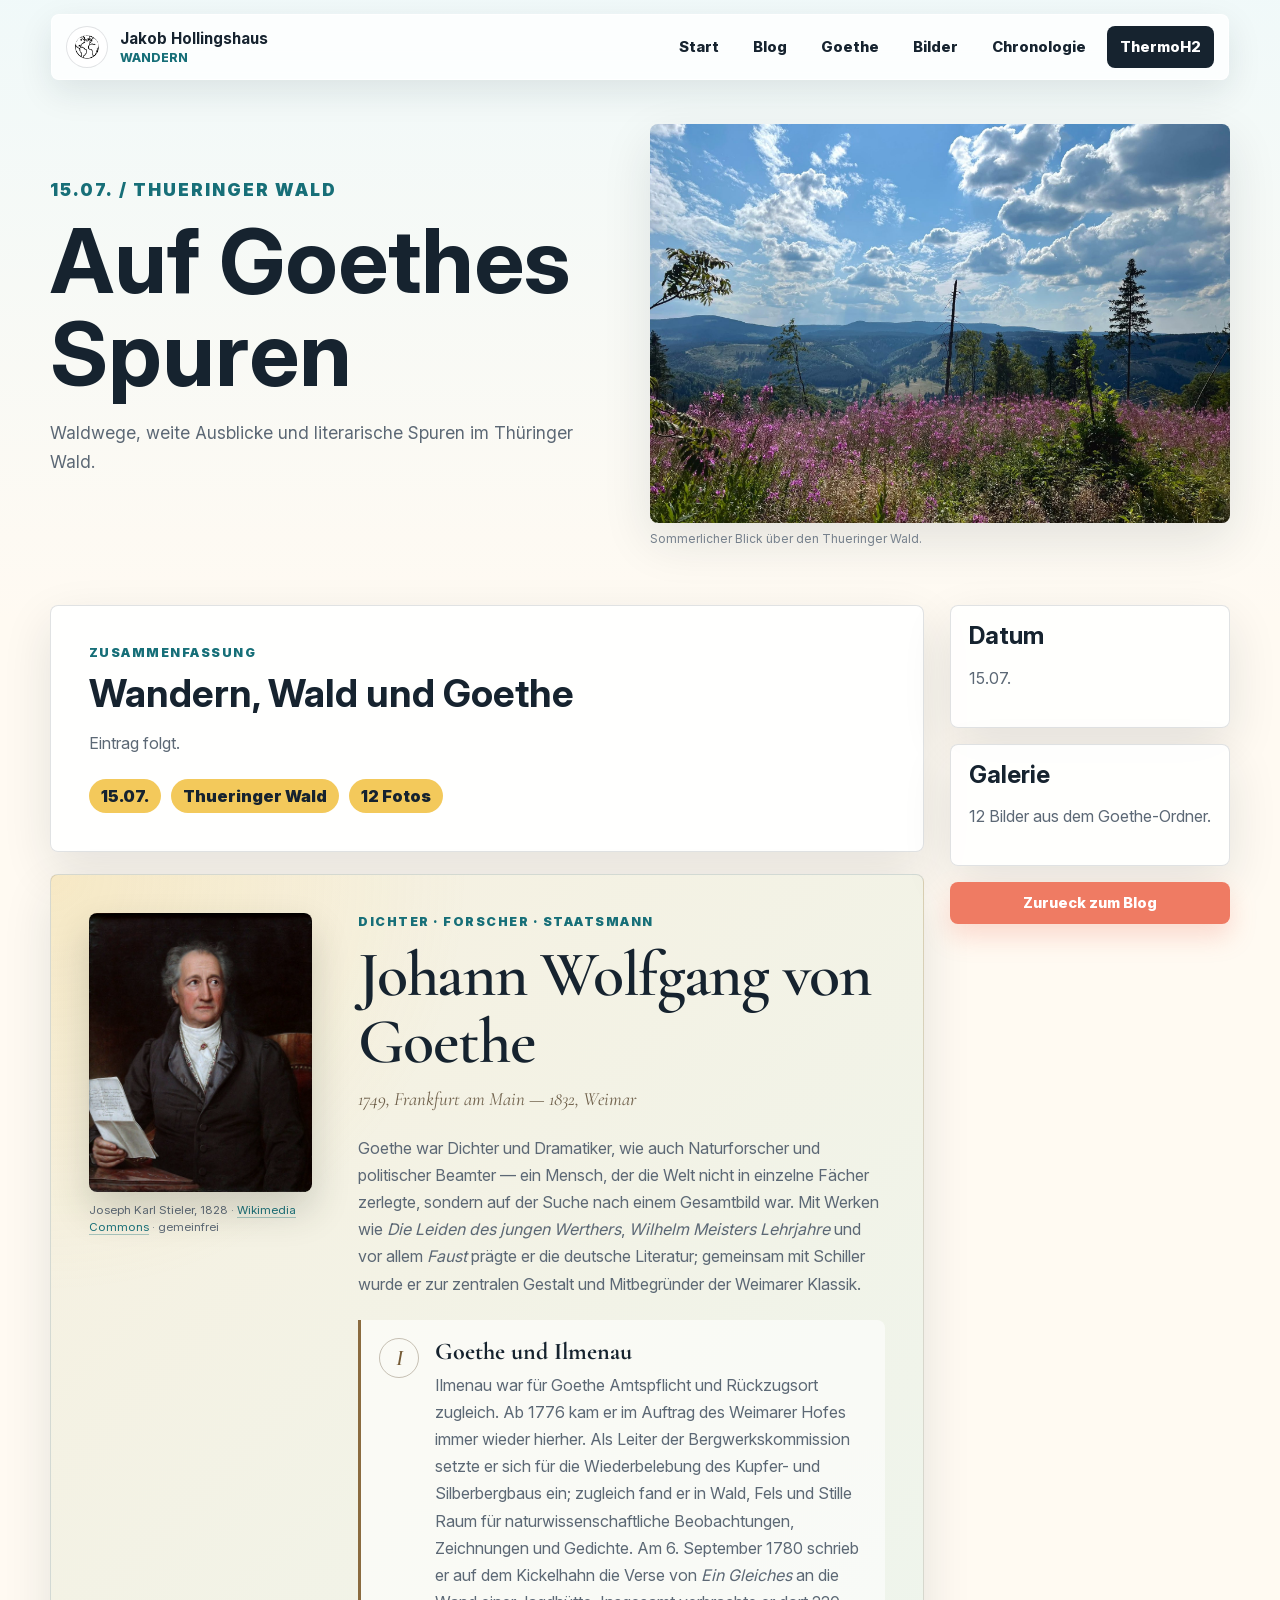
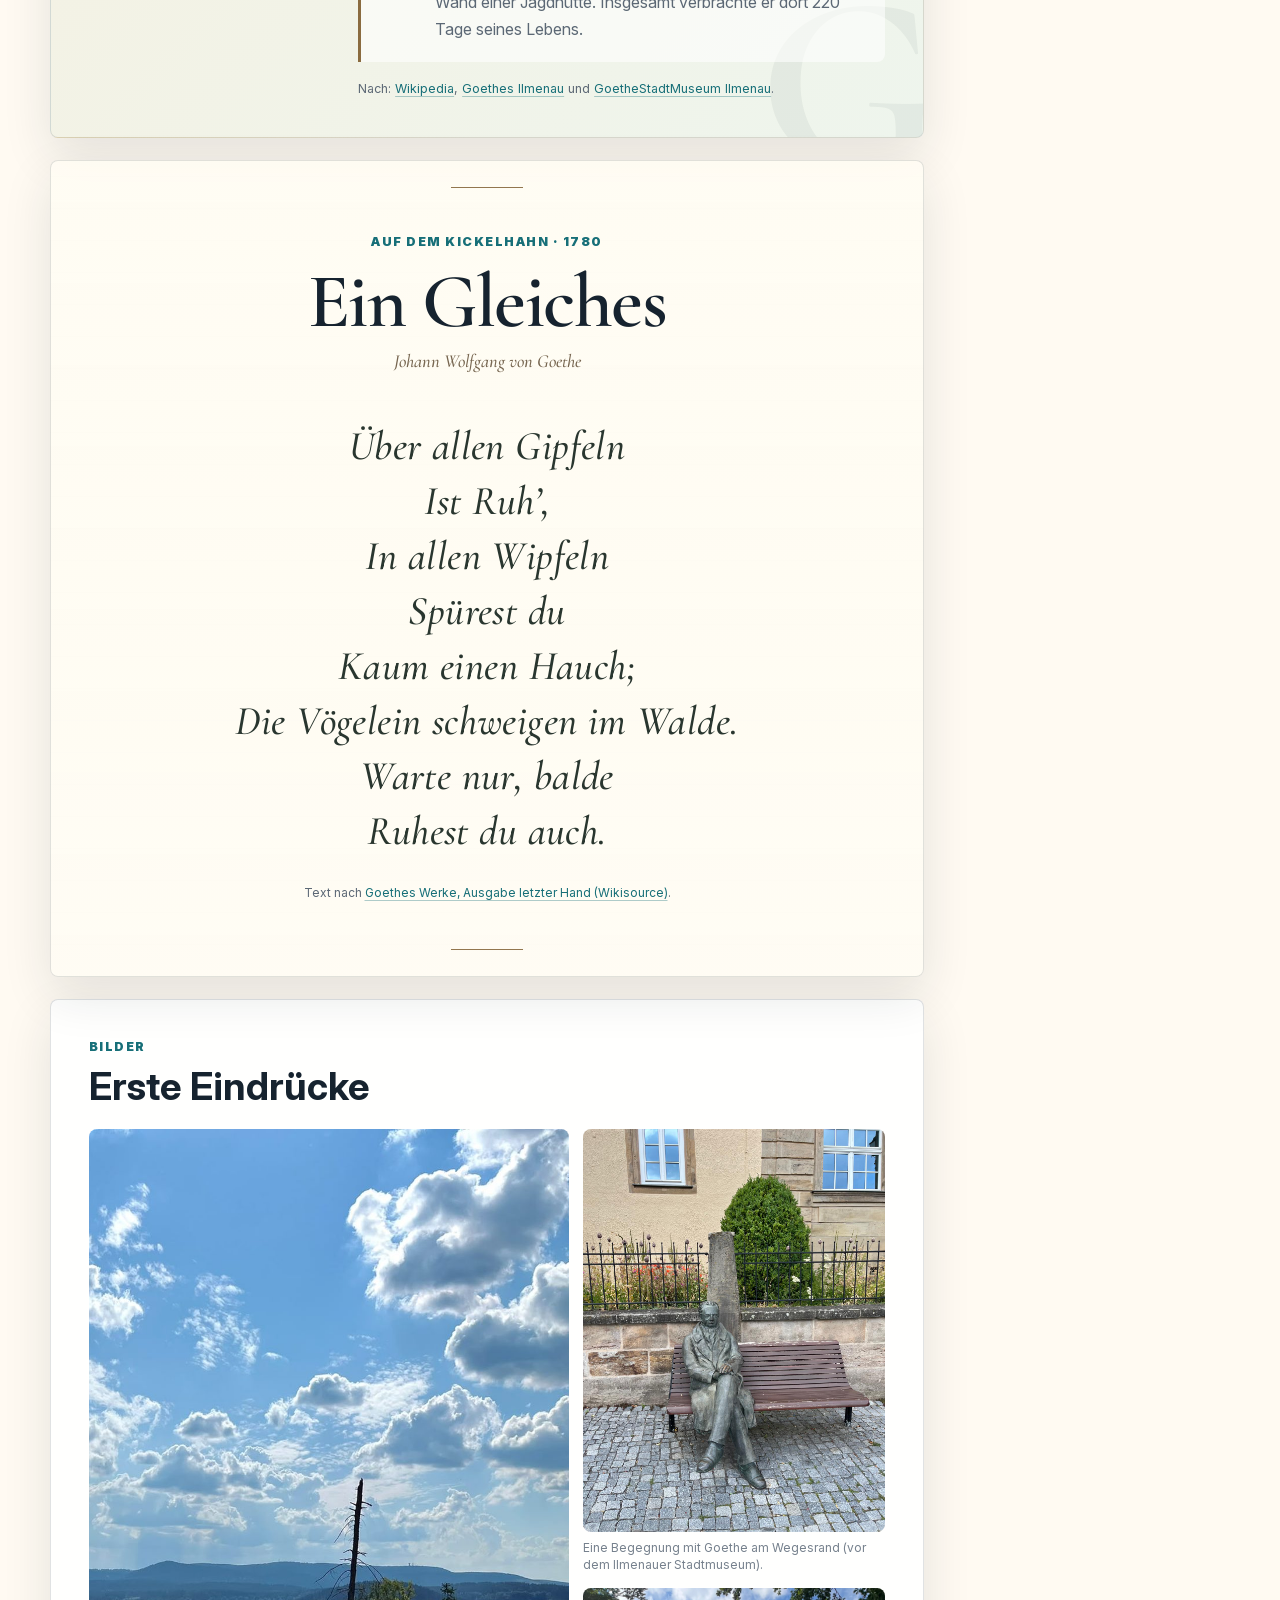
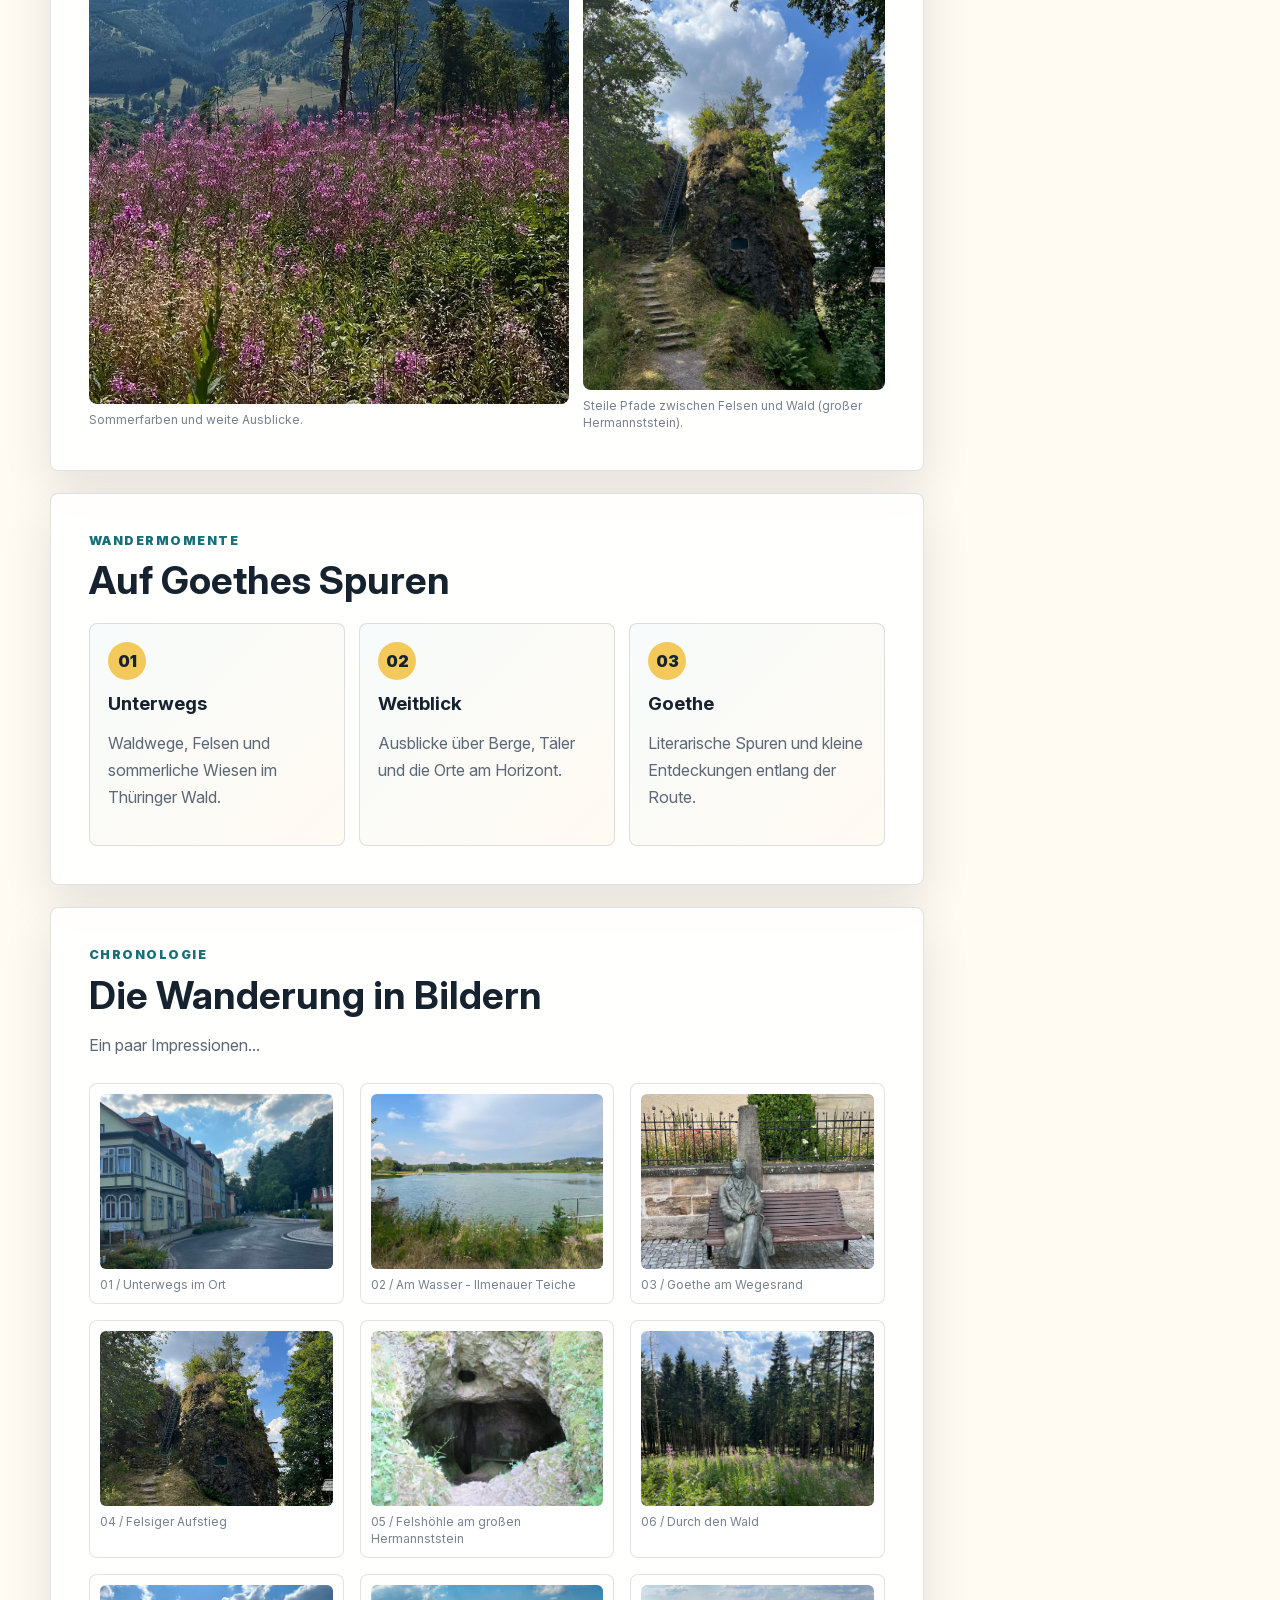
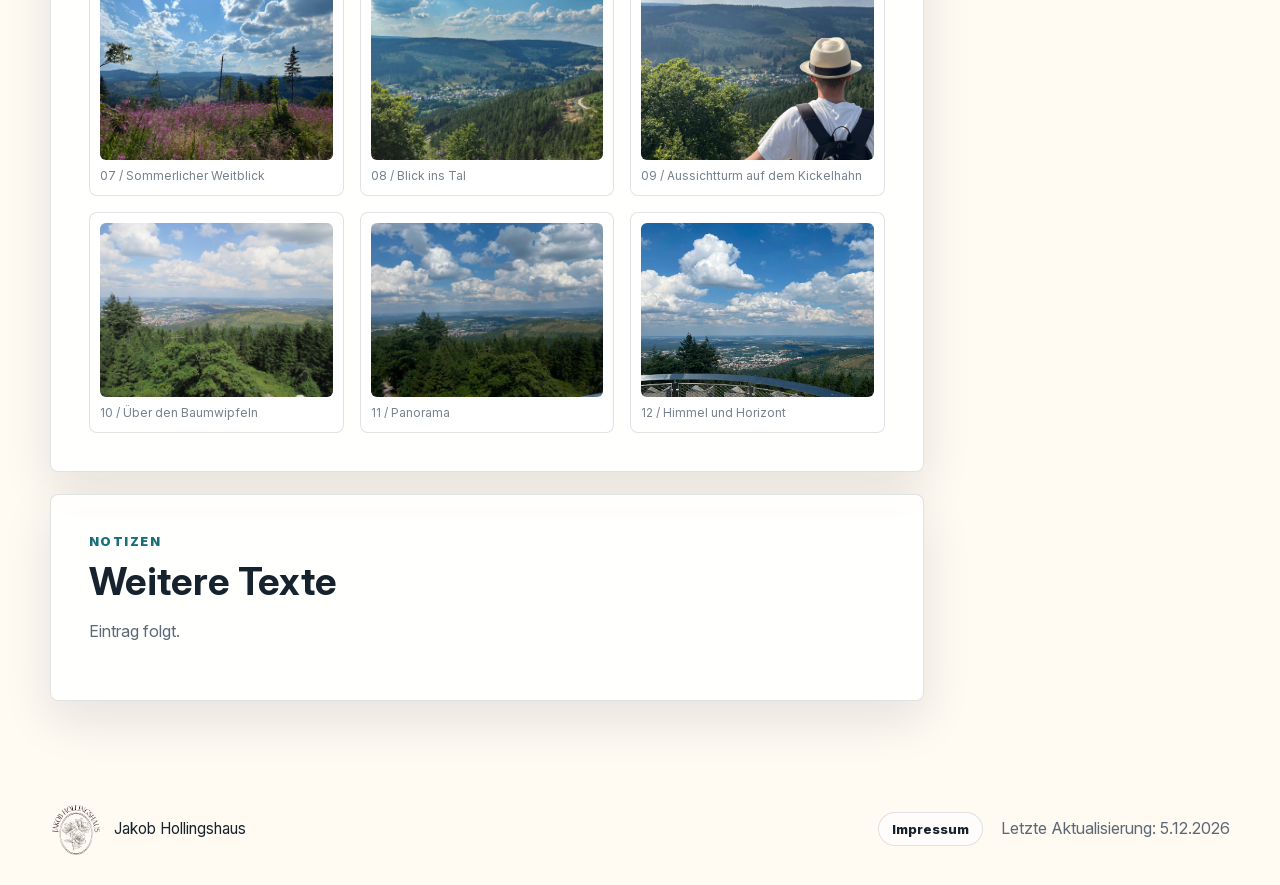
==== commit 32ef816e: "Update goethes-spuren.html" ====
--- a/goethes-spuren.html
+++ b/goethes-spuren.html
@@ -183,11 +183,11 @@
                             <figure><img src="assets/Goethe/WhatsApp%20Image%202026-07-20%20at%2020.32.49.jpeg" alt="See unter blauem Sommerhimmel"><figcaption>02 / Am Wasser - Ilmenauer Teiche</figcaption></figure>
                             <figure><img src="assets/Goethe/WhatsApp%20Image%202026-07-16%20at%2018.47.45.jpeg" alt="Goethe-Statue auf einer Bank"><figcaption>03 / Goethe am Wegesrand</figcaption></figure>
                             <figure><img src="assets/Goethe/WhatsApp%20Image%202026-07-20%20at%2020.32.50%20(5).jpeg" alt="Felsiger Aufstieg mit Treppe im Wald"><figcaption>04 / Felsiger Aufstieg</figcaption></figure>
-                            <figure><img src="assets/Goethe/IMG_7344.JPG" alt="Eingang zu einer Felshoehle"><figcaption>05 / Felshoehle am großen hermannststein </figcaption></figure>
+                            <figure><img src="assets/Goethe/IMG_7344.JPG" alt="Eingang zu einer Felshoehle"><figcaption>05 / Felshöhle am großen Hermannststein </figcaption></figure>
                             <figure><img src="assets/Goethe/WhatsApp%20Image%202026-07-20%20at%2020.32.50%20(3).jpeg" alt="Waldlichtung mit violetten Blumen"><figcaption>06 / Durch den Wald</figcaption></figure>
                             <figure><img src="assets/Goethe/WhatsApp%20Image%202026-07-20%20at%2020.32.50%20(4).jpeg" alt="Berglandschaft mit violetten Blumen"><figcaption>07 / Sommerlicher Weitblick</figcaption></figure>
                             <figure><img src="assets/Goethe/WhatsApp%20Image%202026-07-20%20at%2020.32.50%20(6).jpeg" alt="Blick auf einen Ort im bewaldeten Tal"><figcaption>08 / Blick ins Tal</figcaption></figure>
-                            <figure><img src="assets/Goethe/WhatsApp%20Image%202026-07-16%20at%2018.47.46.jpeg" alt="Wanderer mit Hut blickt ueber das Tal"><figcaption>09 / Aussichtturm auf dem kickelhahn</figcaption></figure>
+                            <figure><img src="assets/Goethe/WhatsApp%20Image%202026-07-16%20at%2018.47.46.jpeg" alt="Wanderer mit Hut blickt ueber das Tal"><figcaption>09 / Aussichtturm auf dem Kickelhahn</figcaption></figure>
                             <figure><img src="assets/Goethe/IMG_7334.JPG" alt="Weite Aussicht ueber den Thueringer Wald"><figcaption>10 / Über den Baumwipfeln</figcaption></figure>
                             <figure><img src="assets/Goethe/WhatsApp%20Image%202026-07-20%20at%2020.32.50%20(1).jpeg" alt="Panorama ueber Wald und Stadt unter Wolken"><figcaption>11 / Panorama</figcaption></figure>
                             <figure><img src="assets/Goethe/WhatsApp%20Image%202026-07-20%20at%2020.32.50%20(2).jpeg" alt="Hochformatiges Panorama von einer Aussichtsplattform"><figcaption>12 / Himmel und Horizont</figcaption></figure>
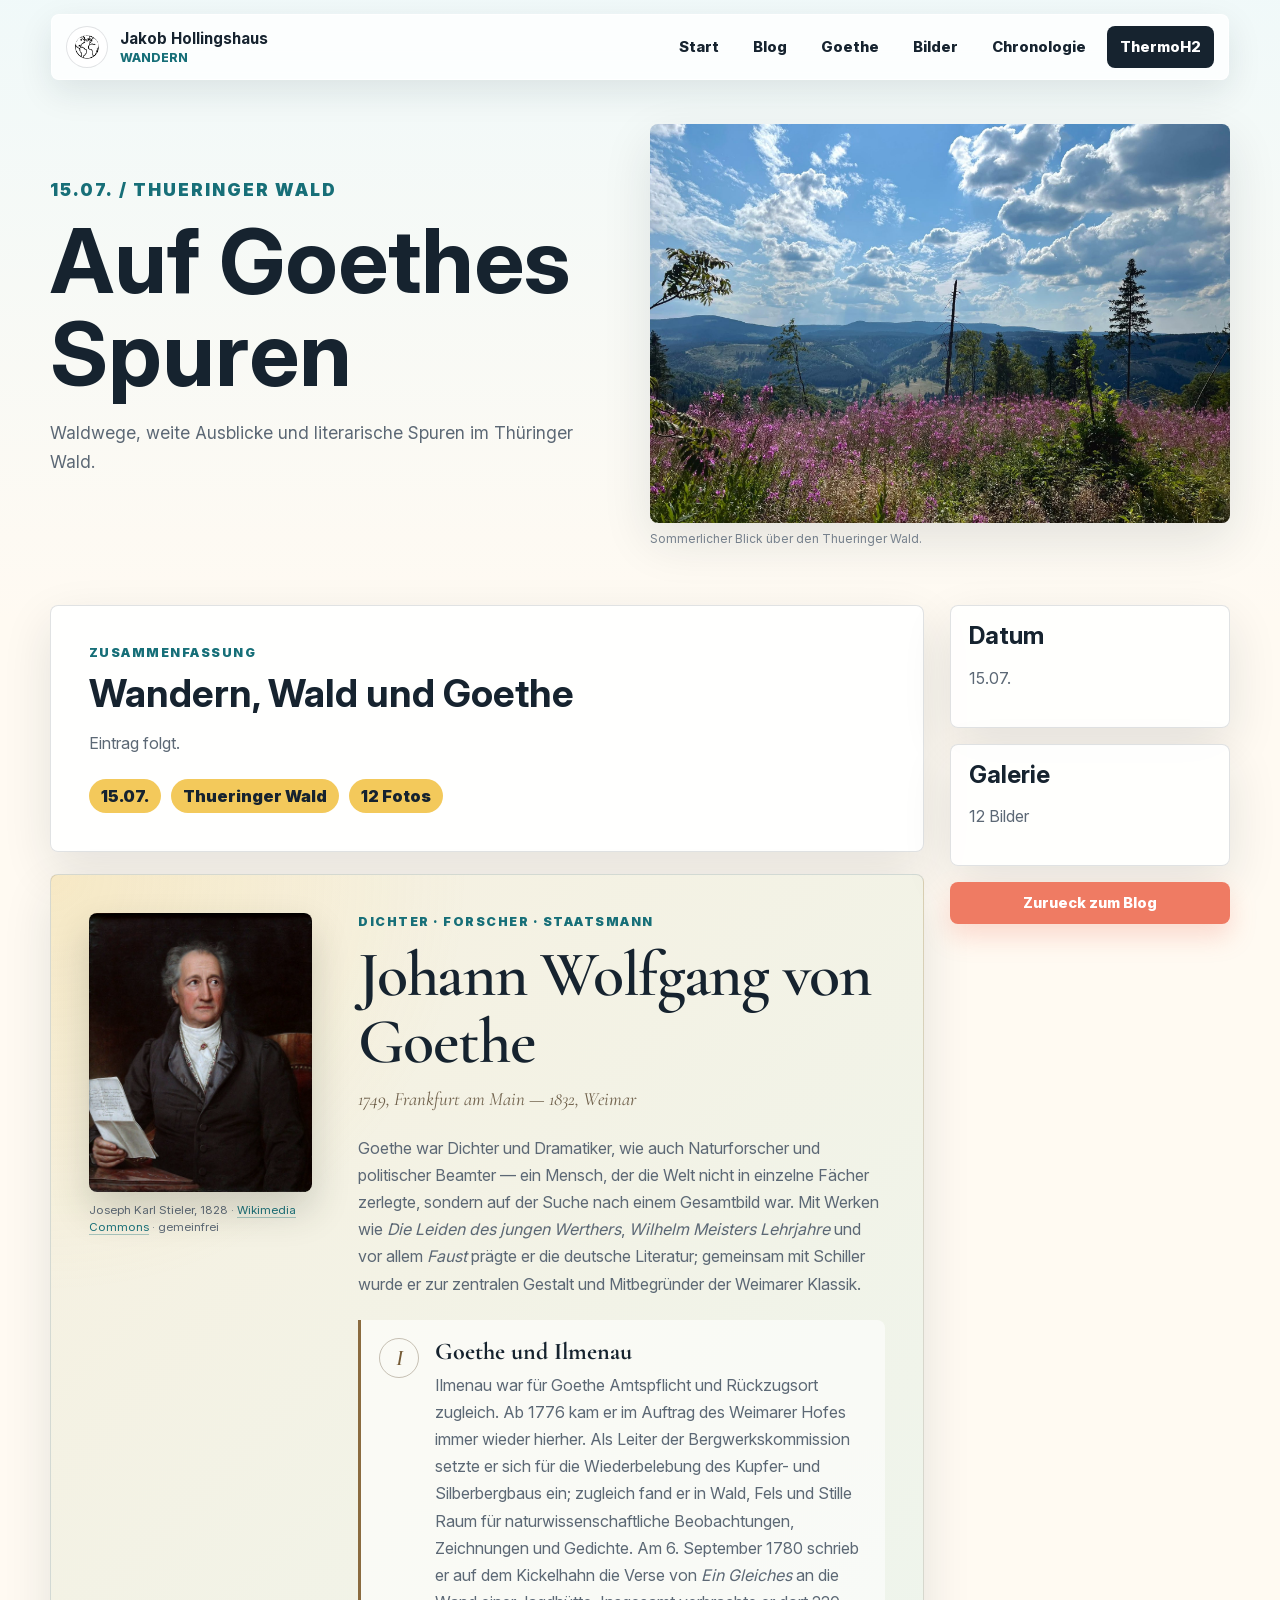
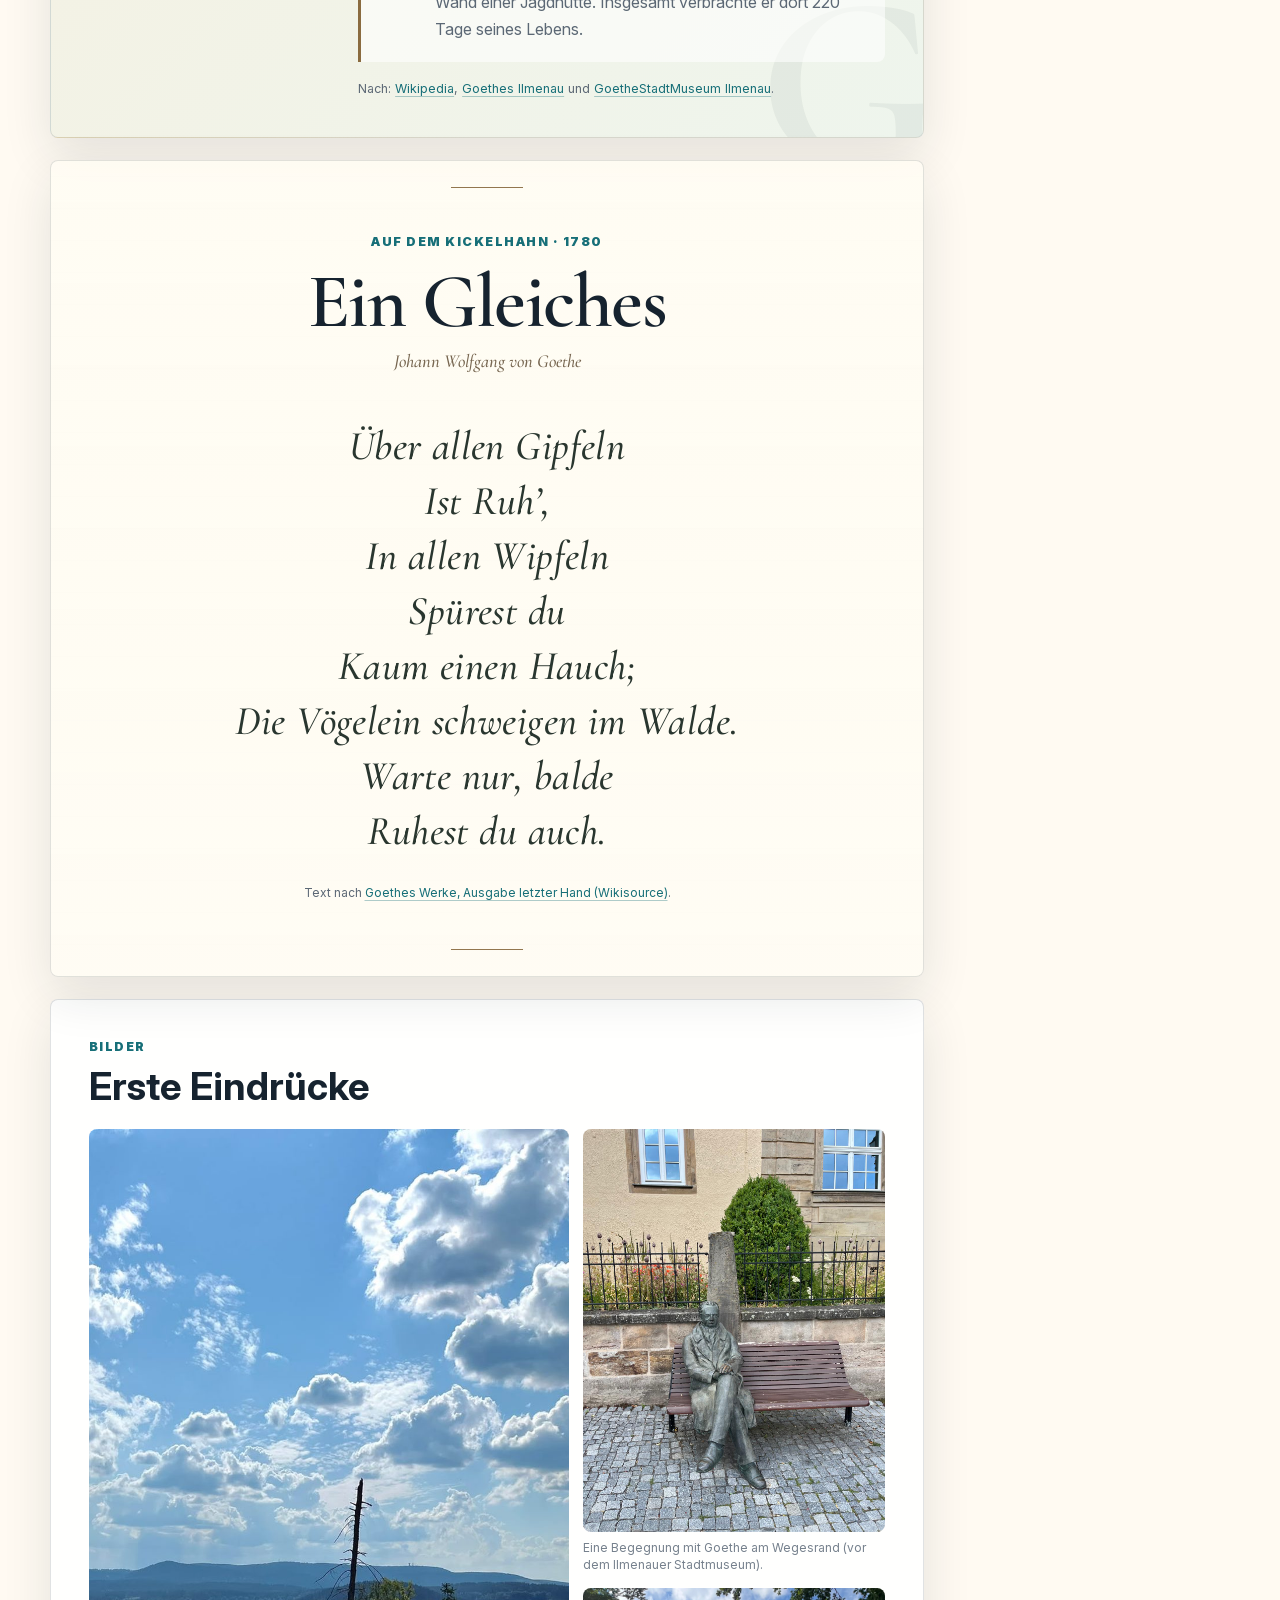
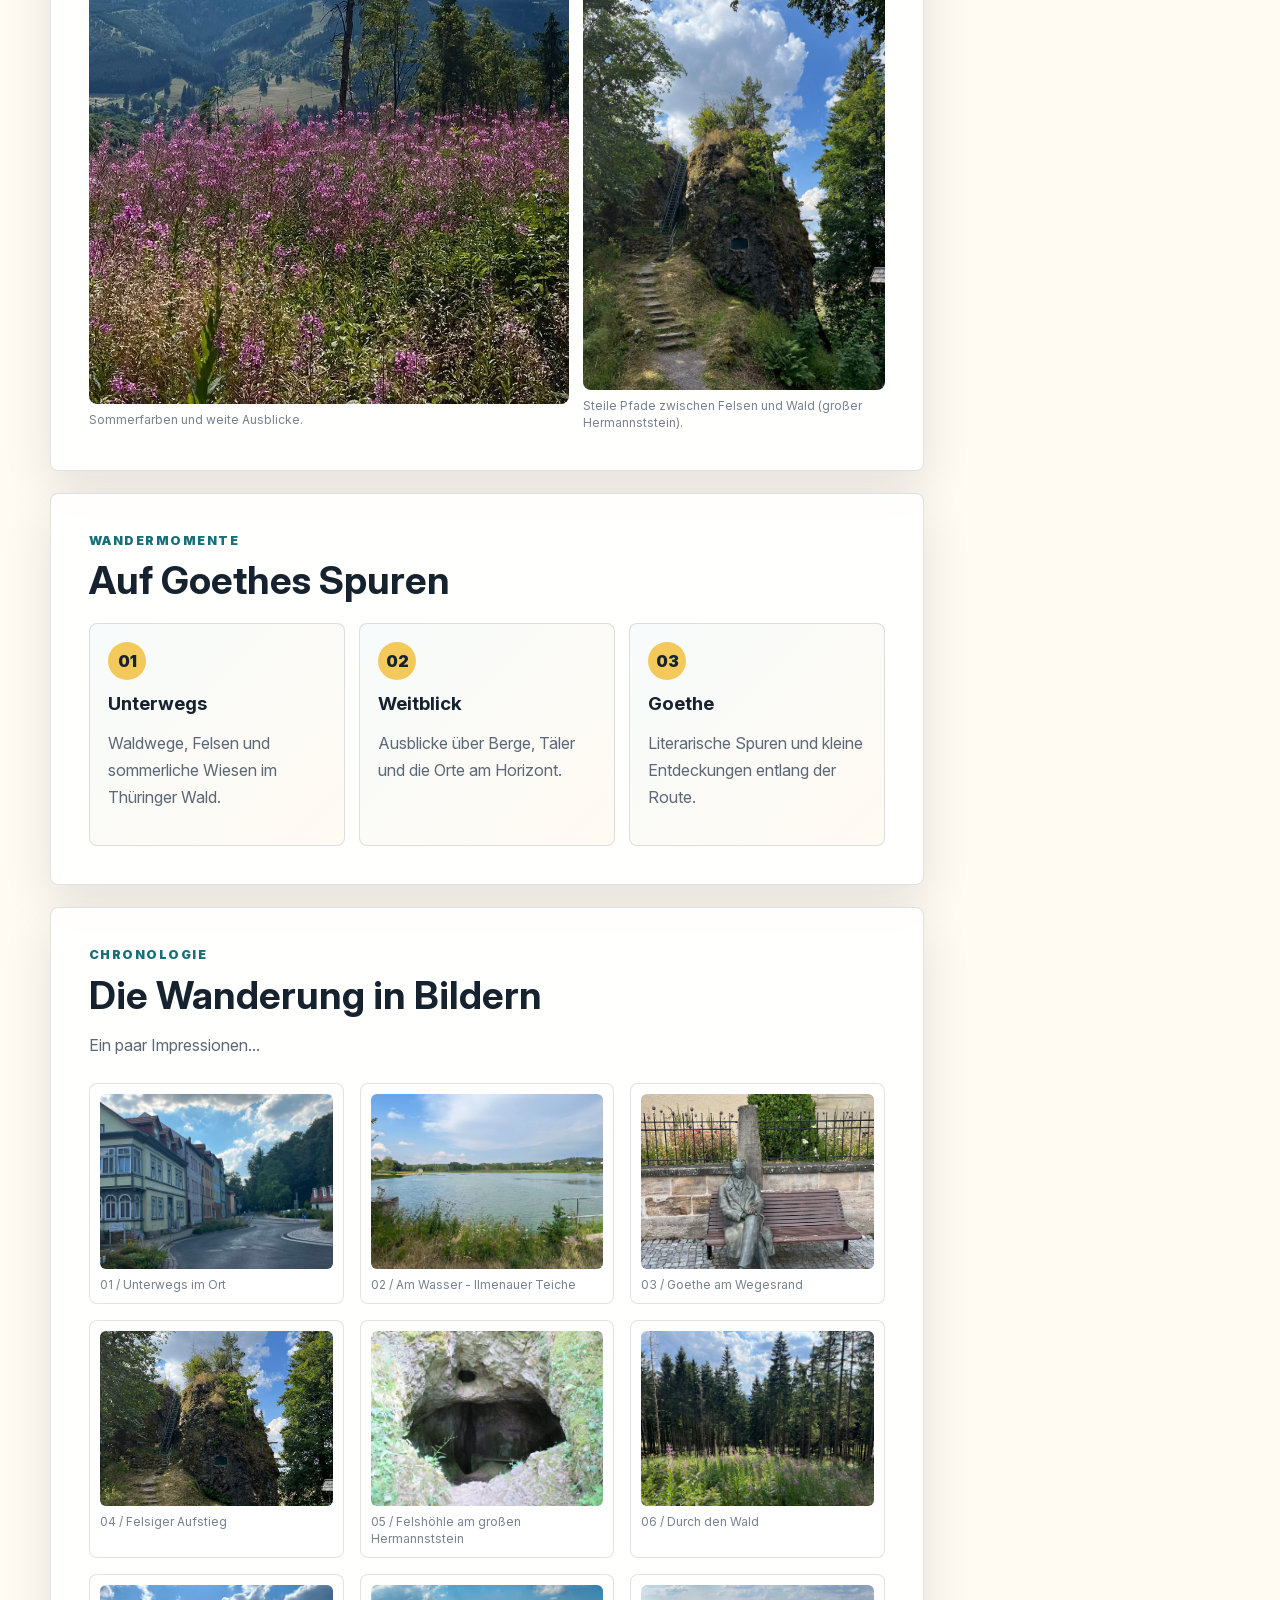
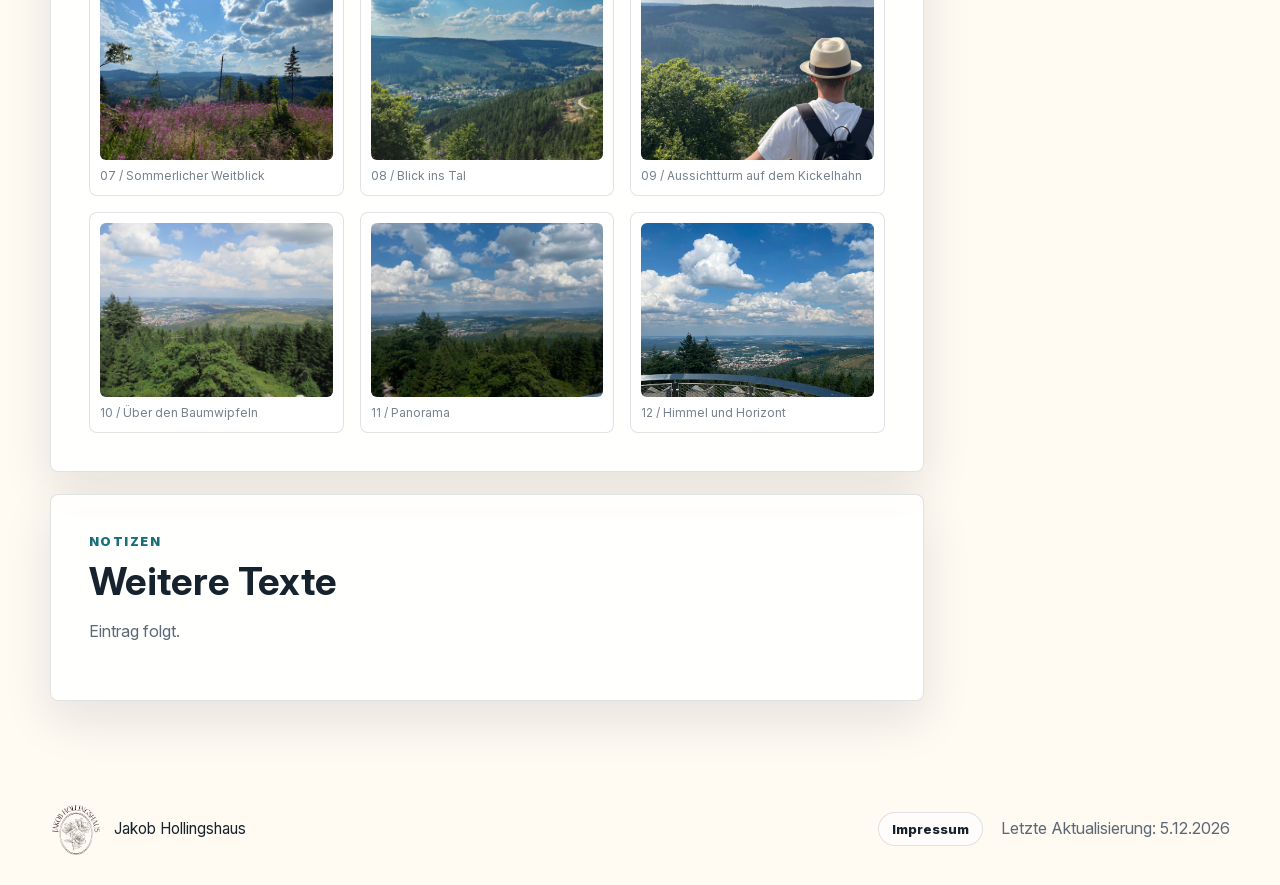
==== commit 911339d9: "Update goethes-spuren.html" ====
--- a/goethes-spuren.html
+++ b/goethes-spuren.html
@@ -208,7 +208,7 @@
                     </div>
                     <div class="side-note">
                         <h2>Galerie</h2>
-                        <p>12 Bilder aus dem Goethe-Ordner.</p>
+                        <p>12 Bilder</p>
                     </div>
                     <a class="button button-primary" href="blog.html">Zurueck zum Blog</a>
                 </aside>
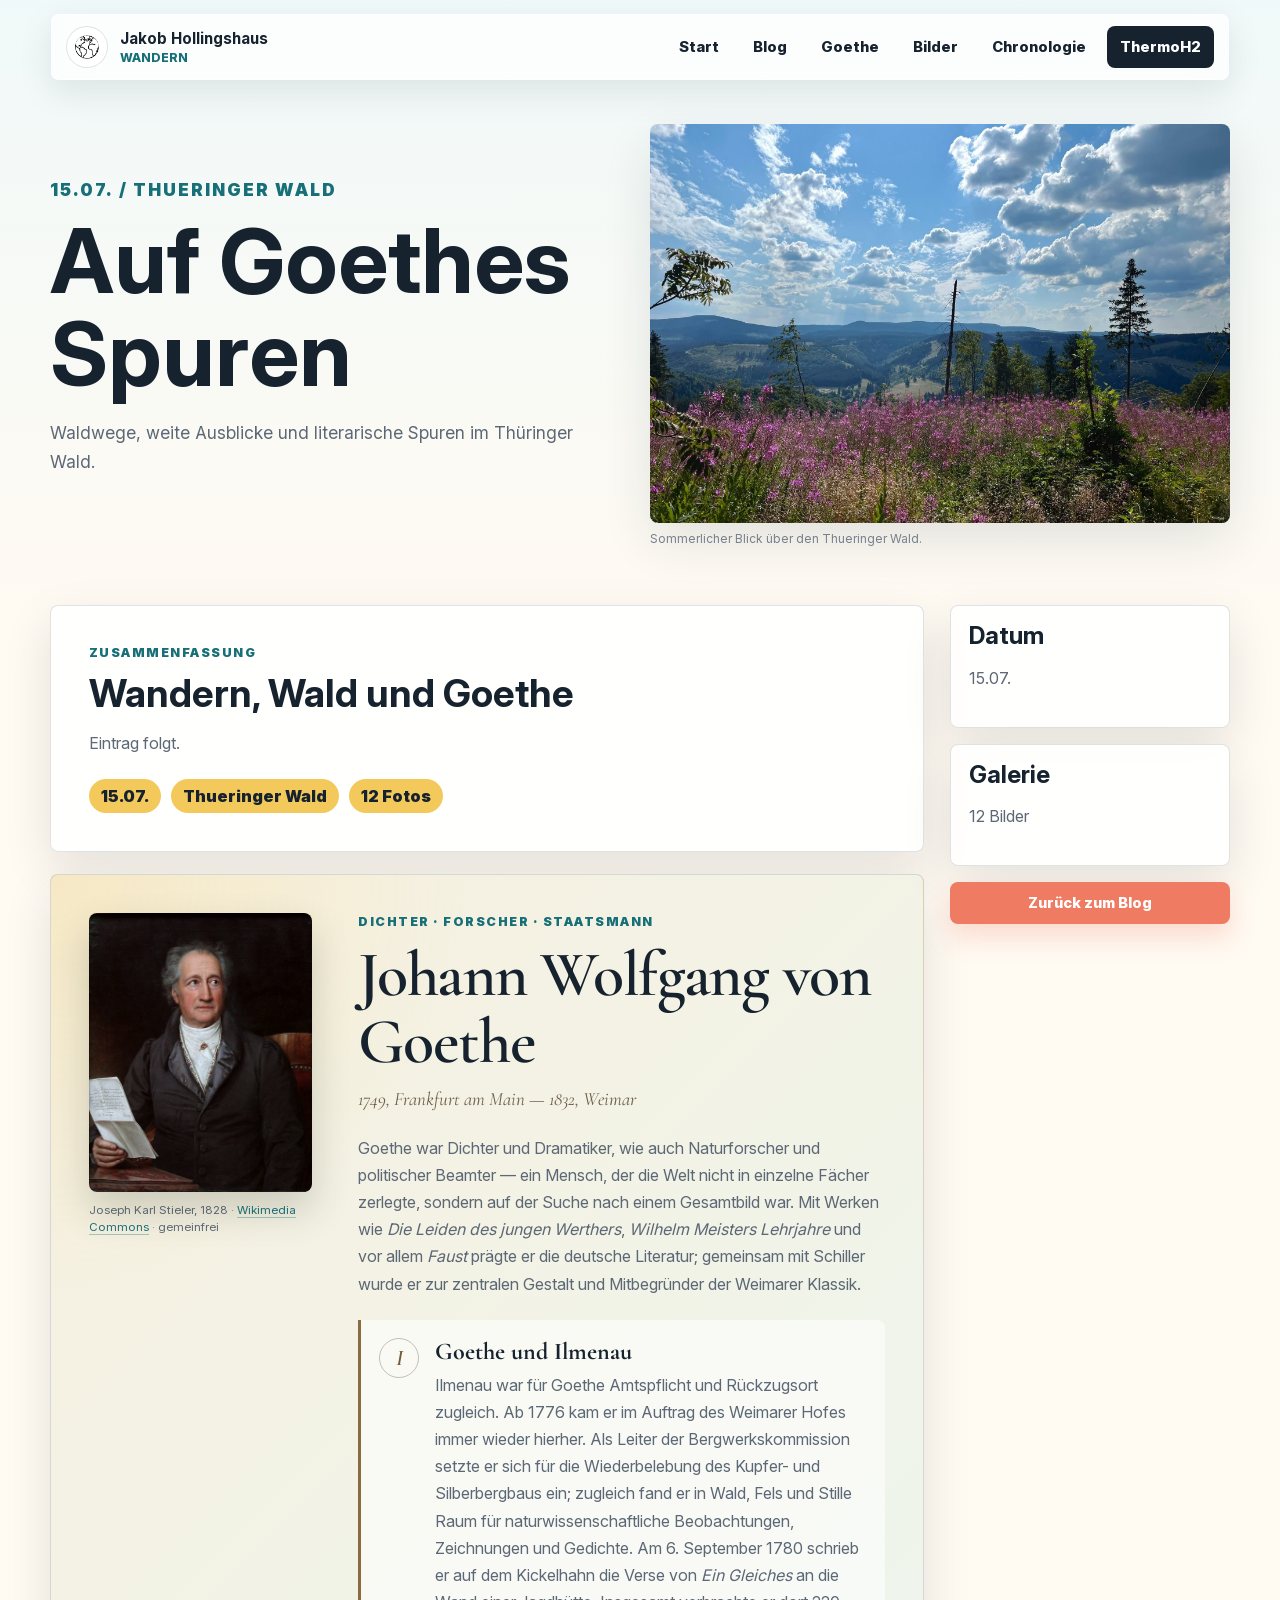
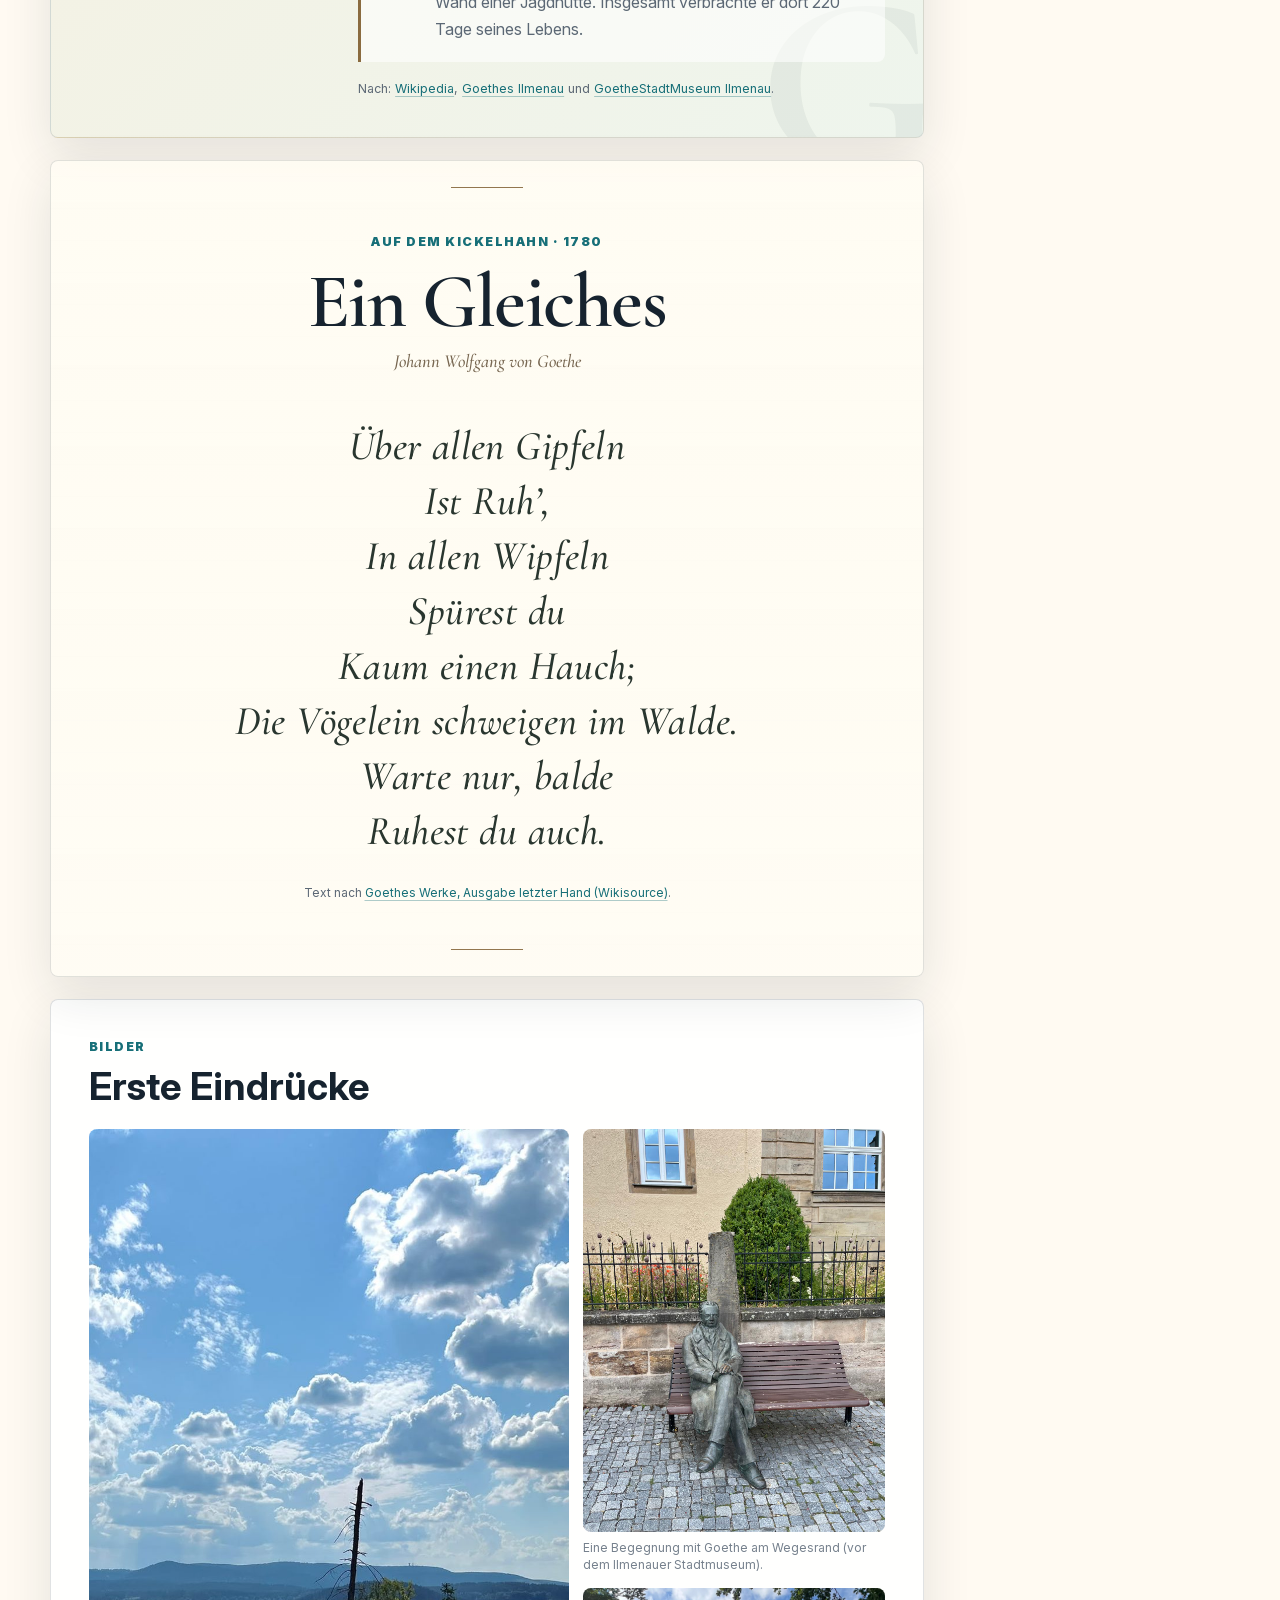
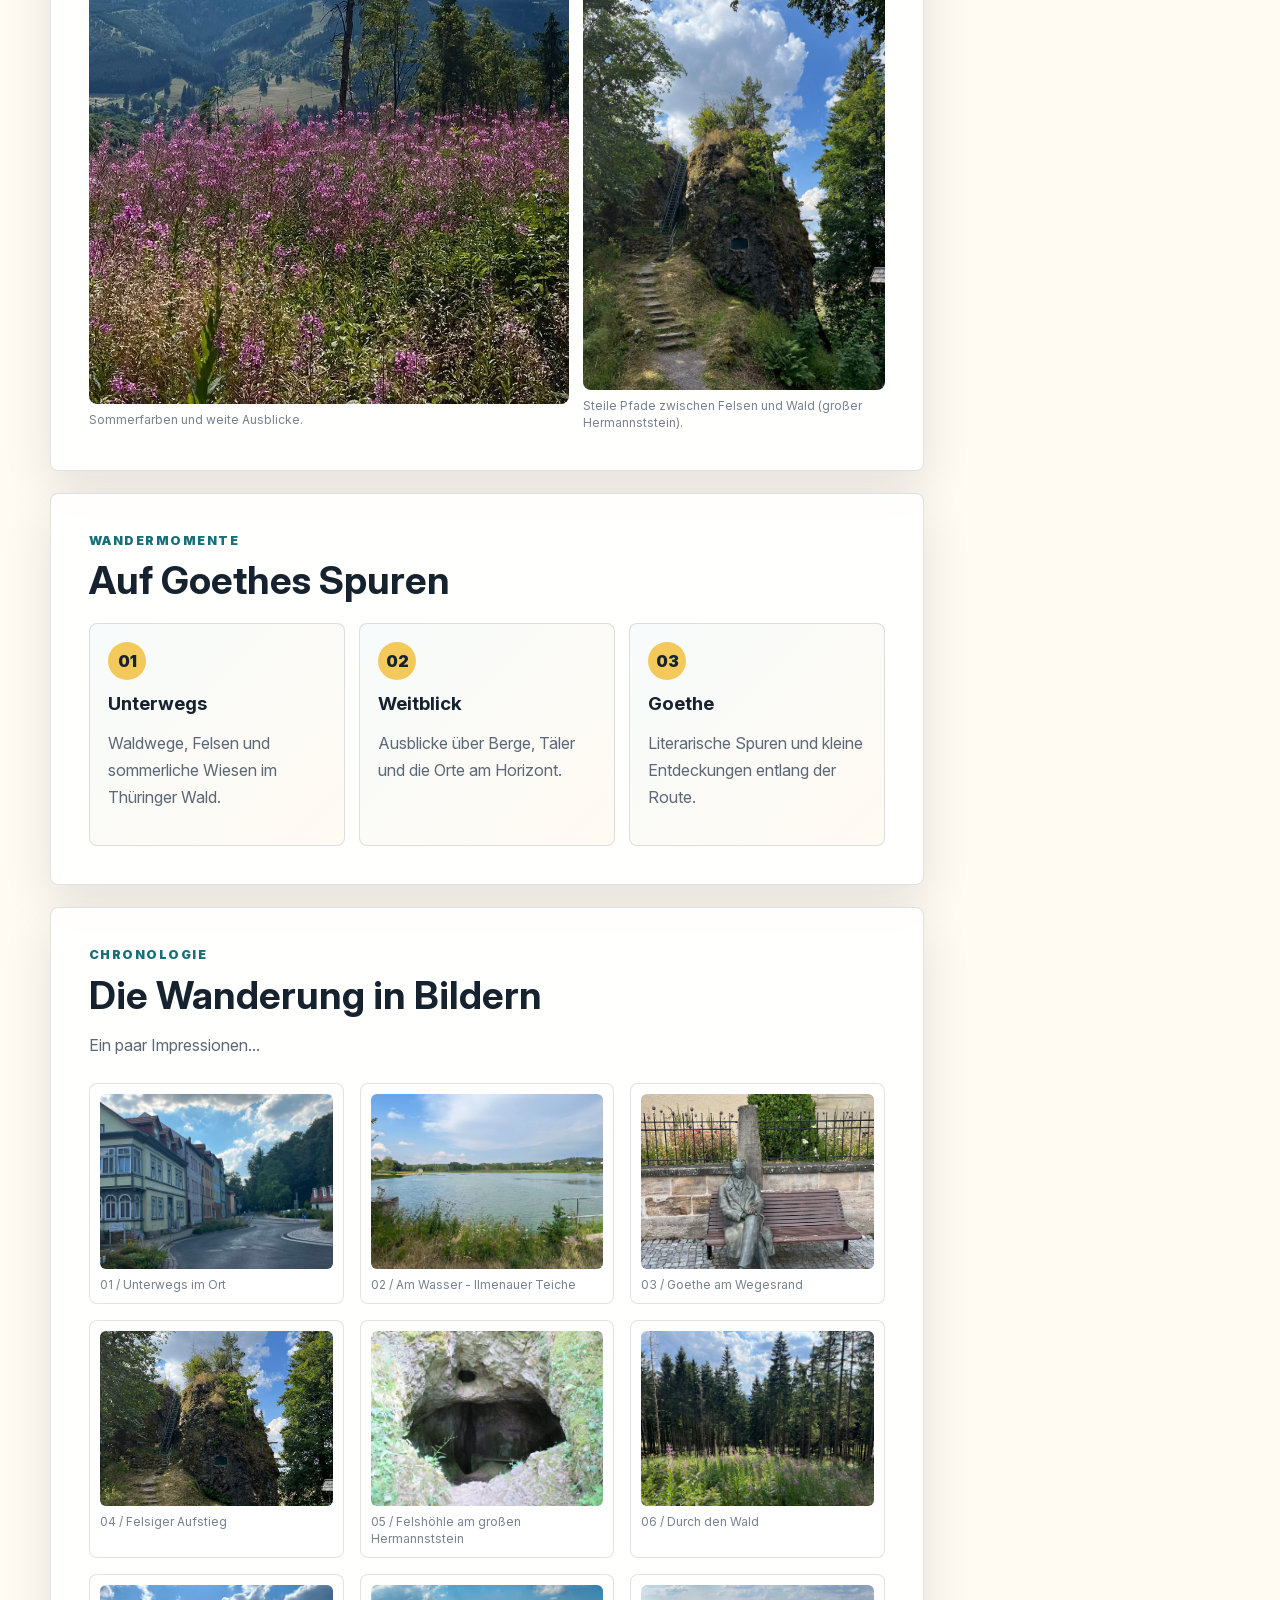
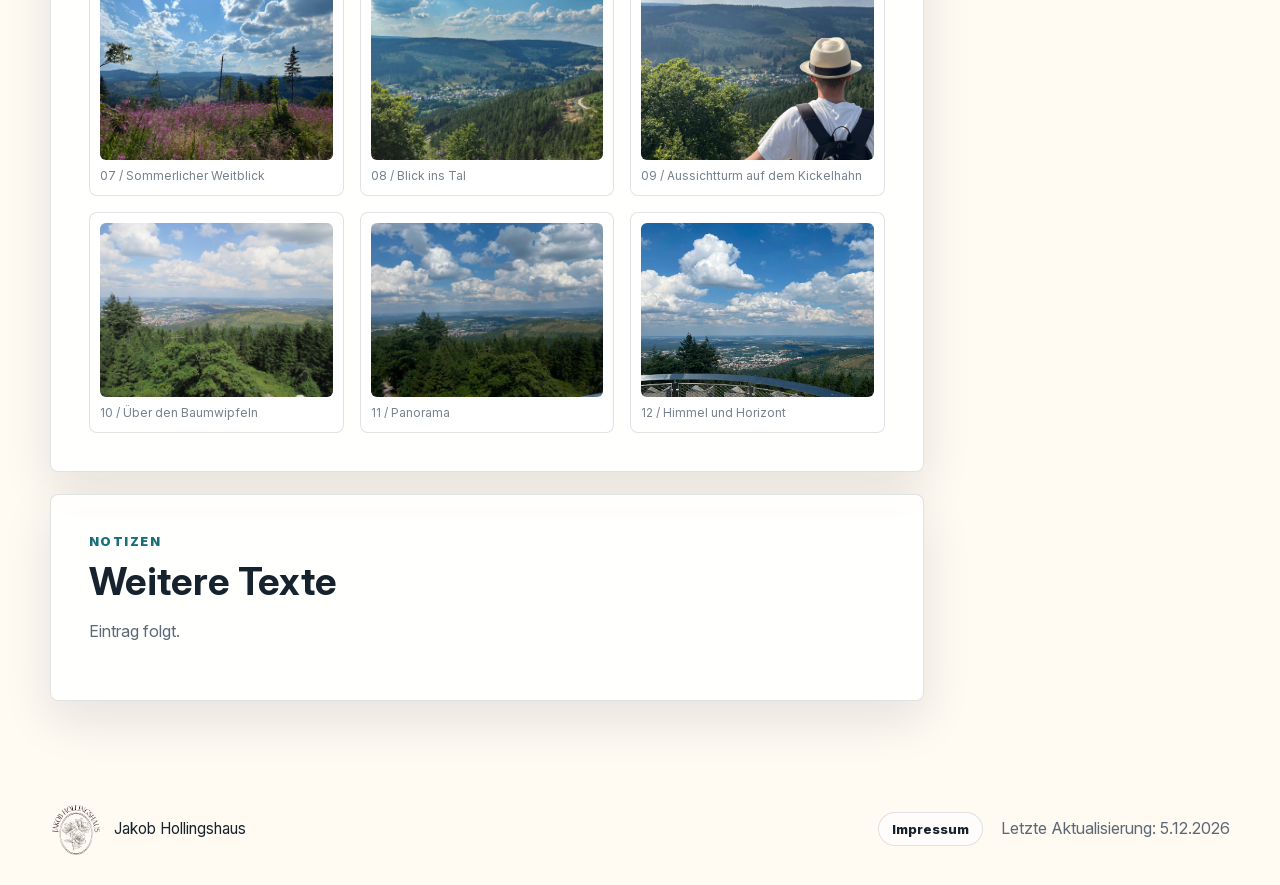
==== commit 6fac99ad: "Update goethes-spuren.html" ====
--- a/goethes-spuren.html
+++ b/goethes-spuren.html
@@ -210,7 +210,7 @@
                         <h2>Galerie</h2>
                         <p>12 Bilder</p>
                     </div>
-                    <a class="button button-primary" href="blog.html">Zurueck zum Blog</a>
+                    <a class="button button-primary" href="blog.html">Zurück zum Blog</a>
                 </aside>
             </section>
         </article>
